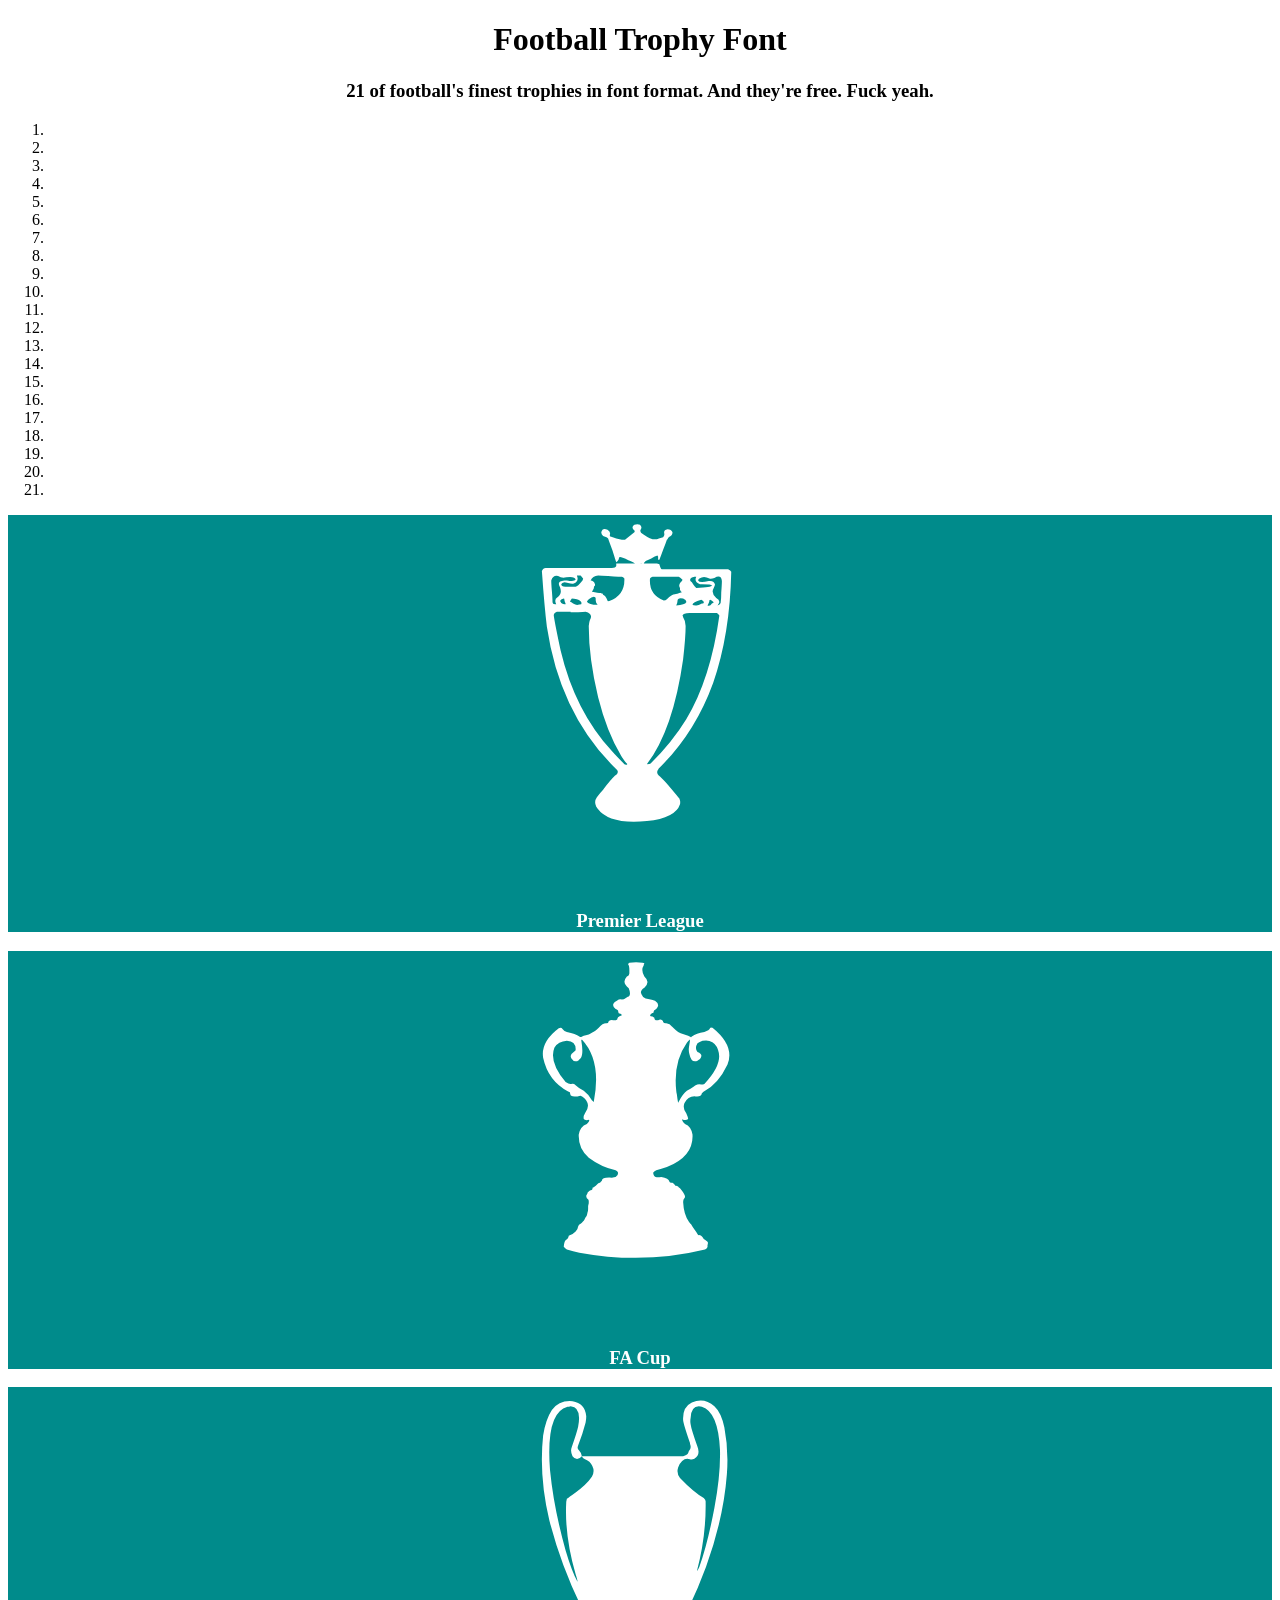
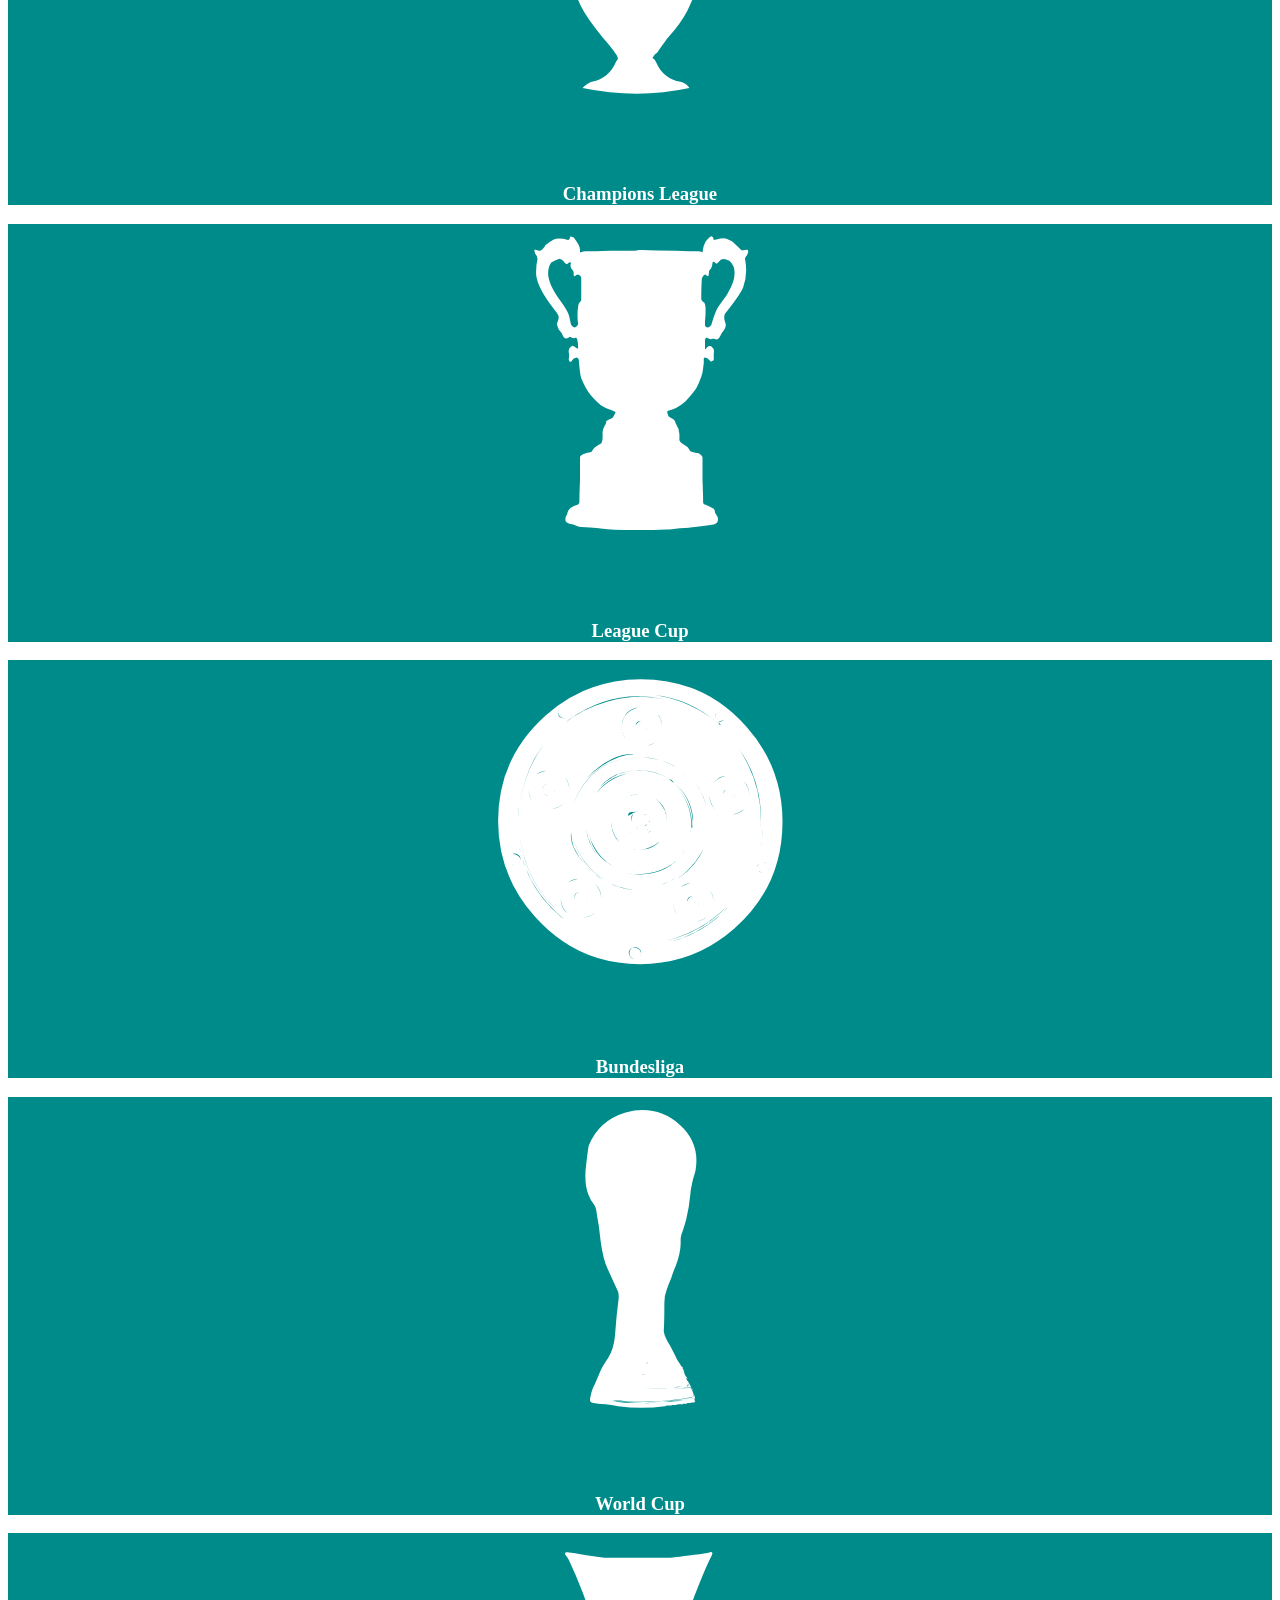
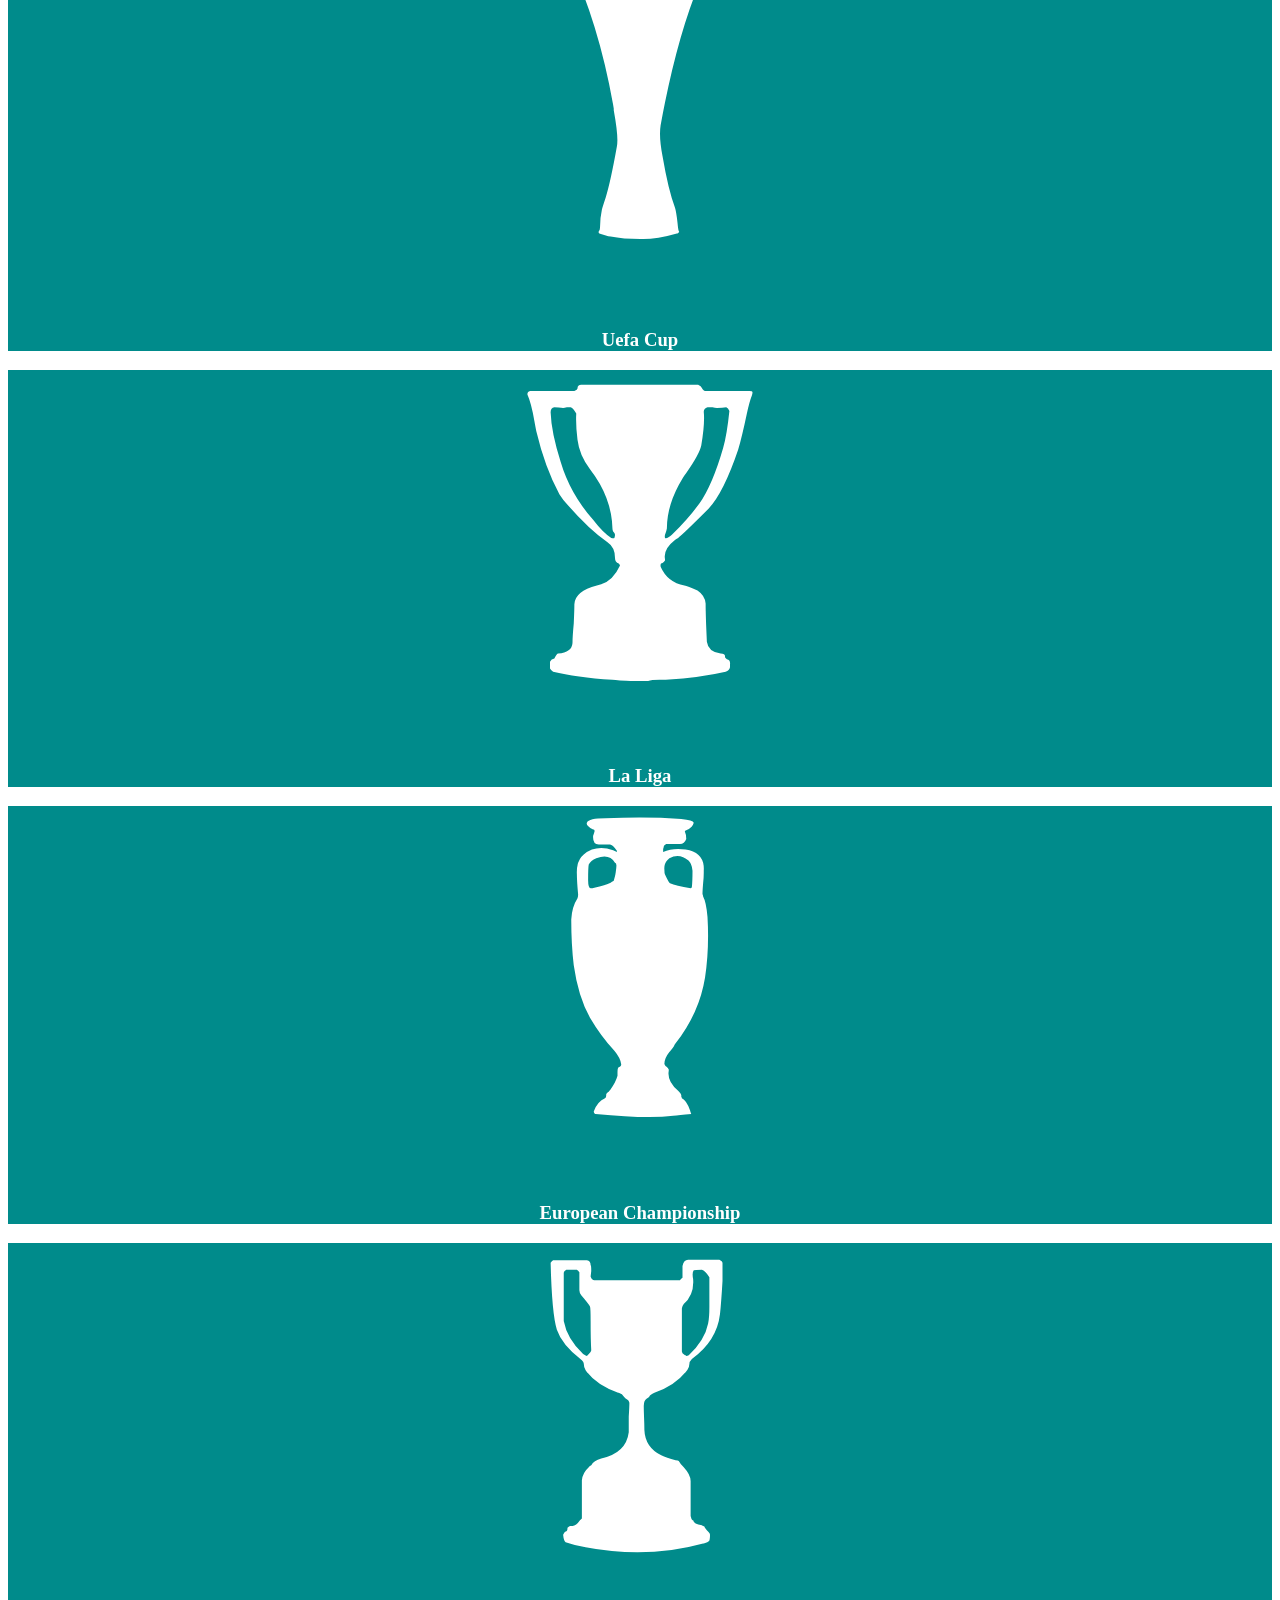
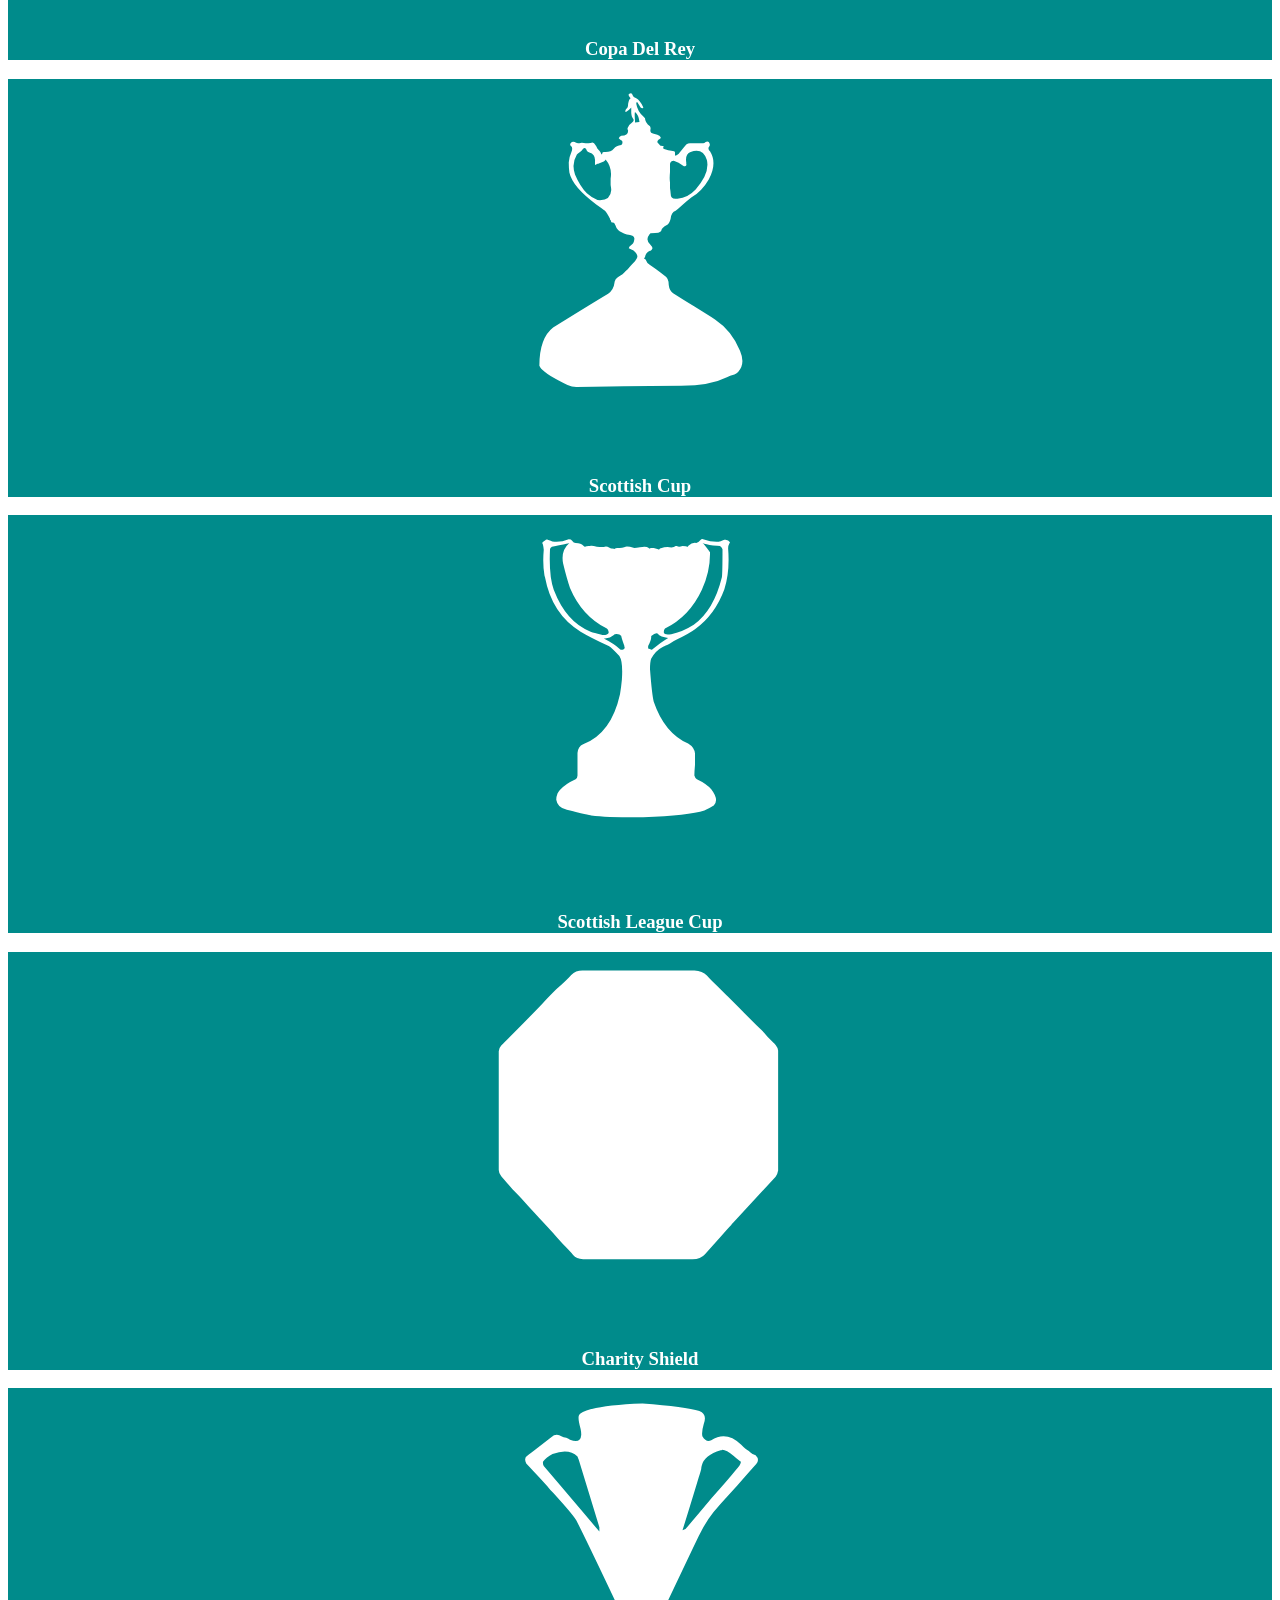
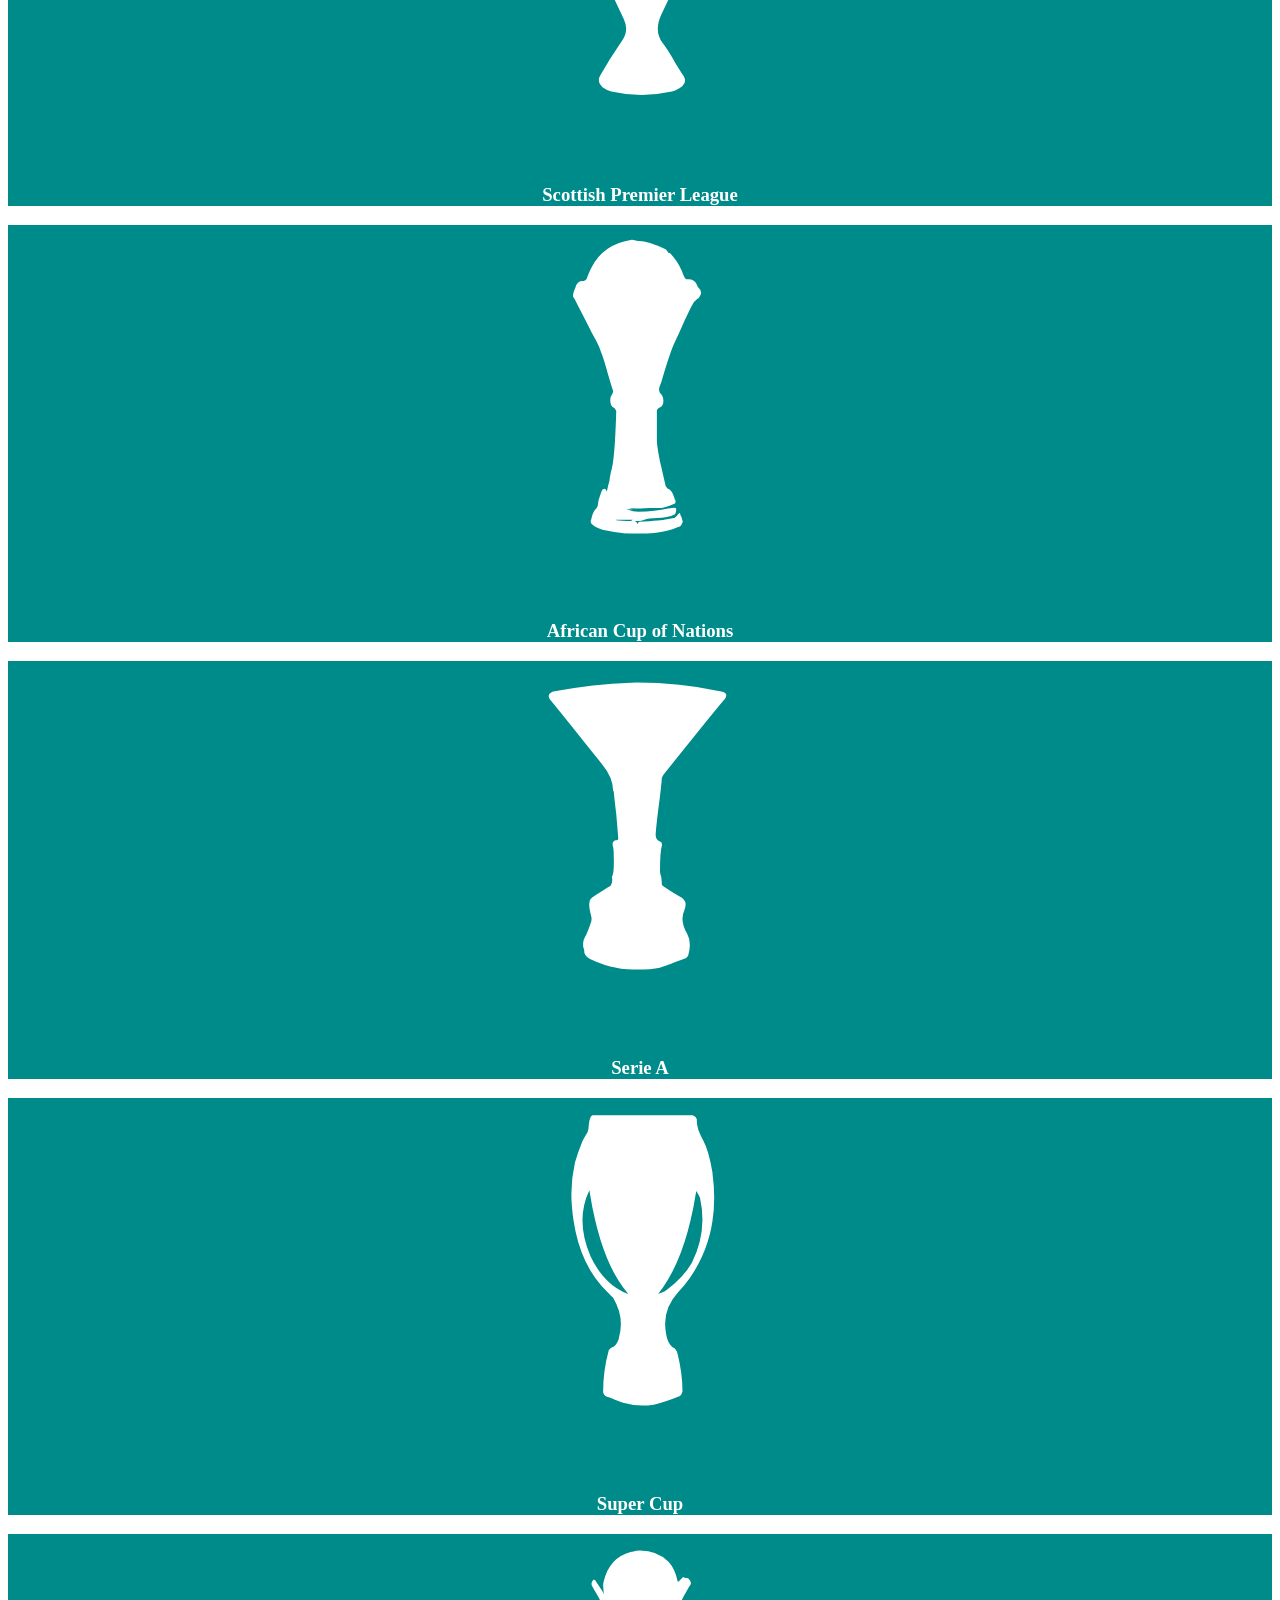
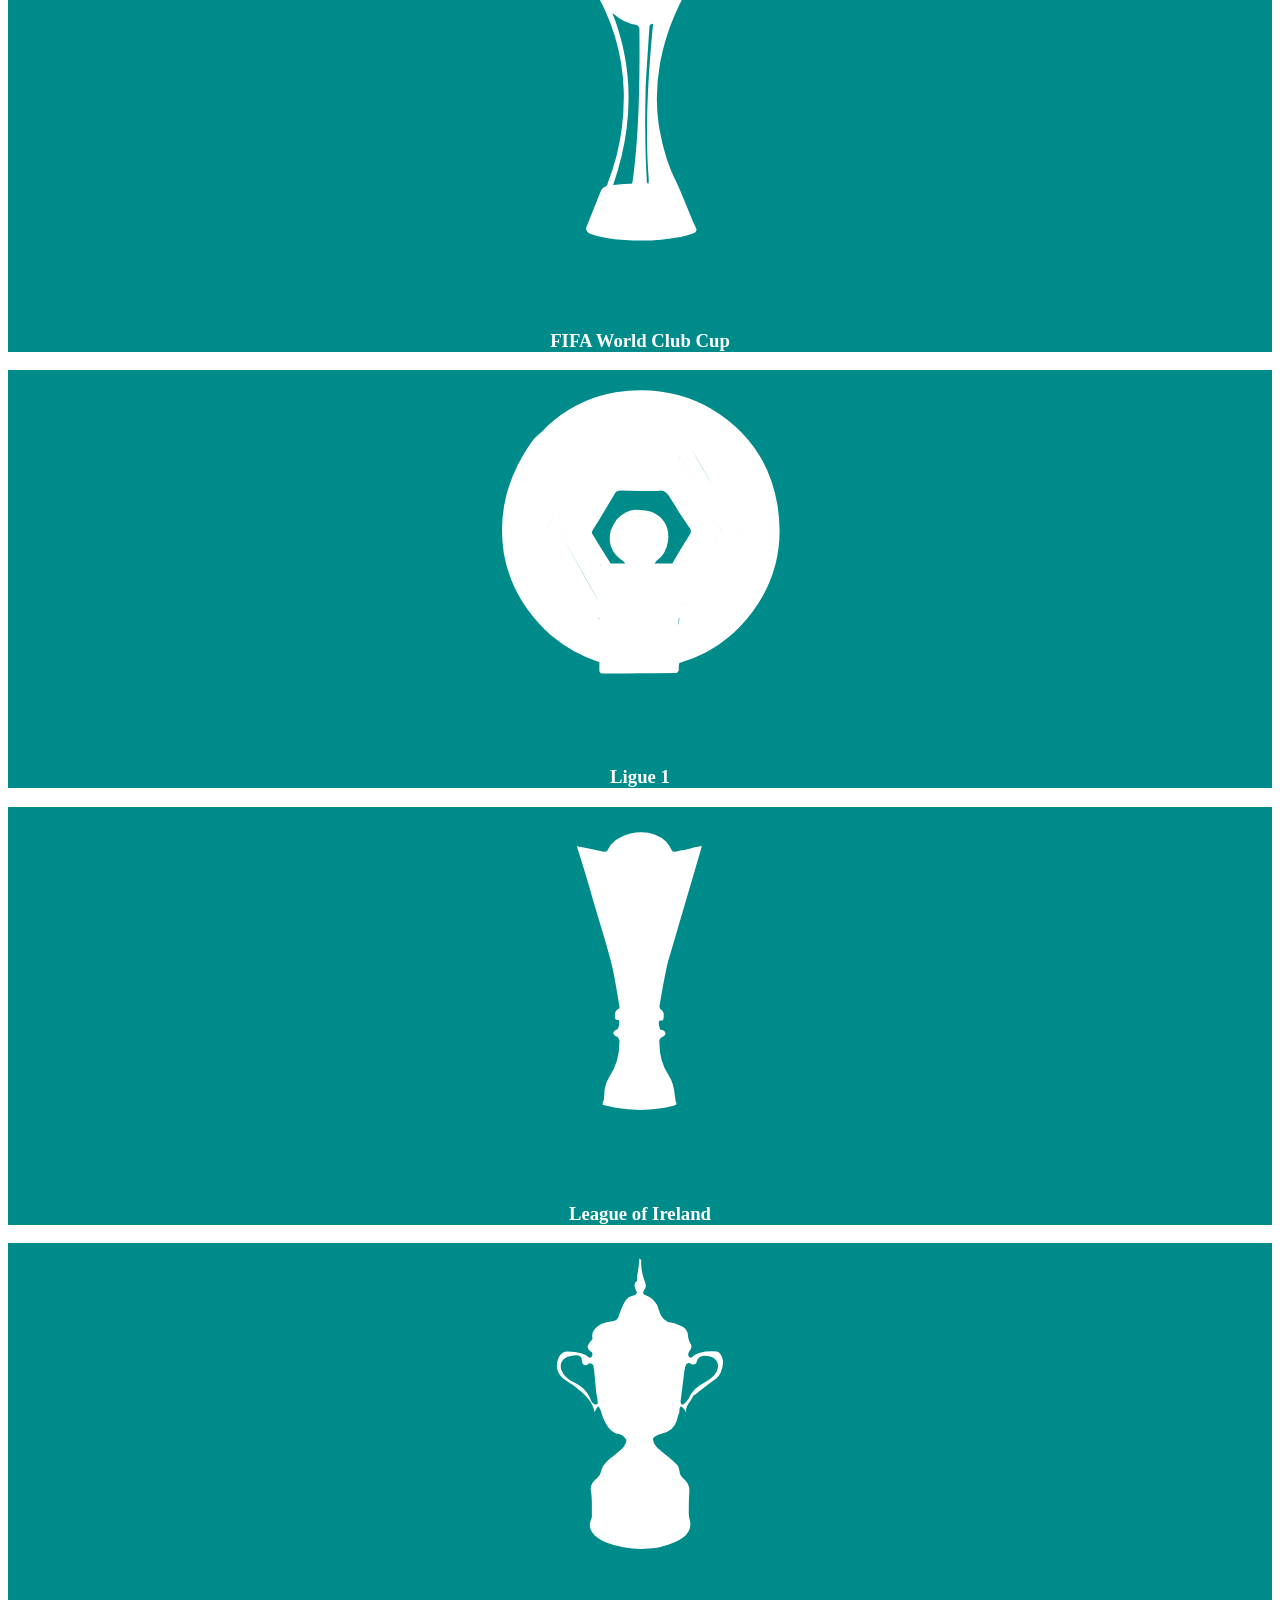
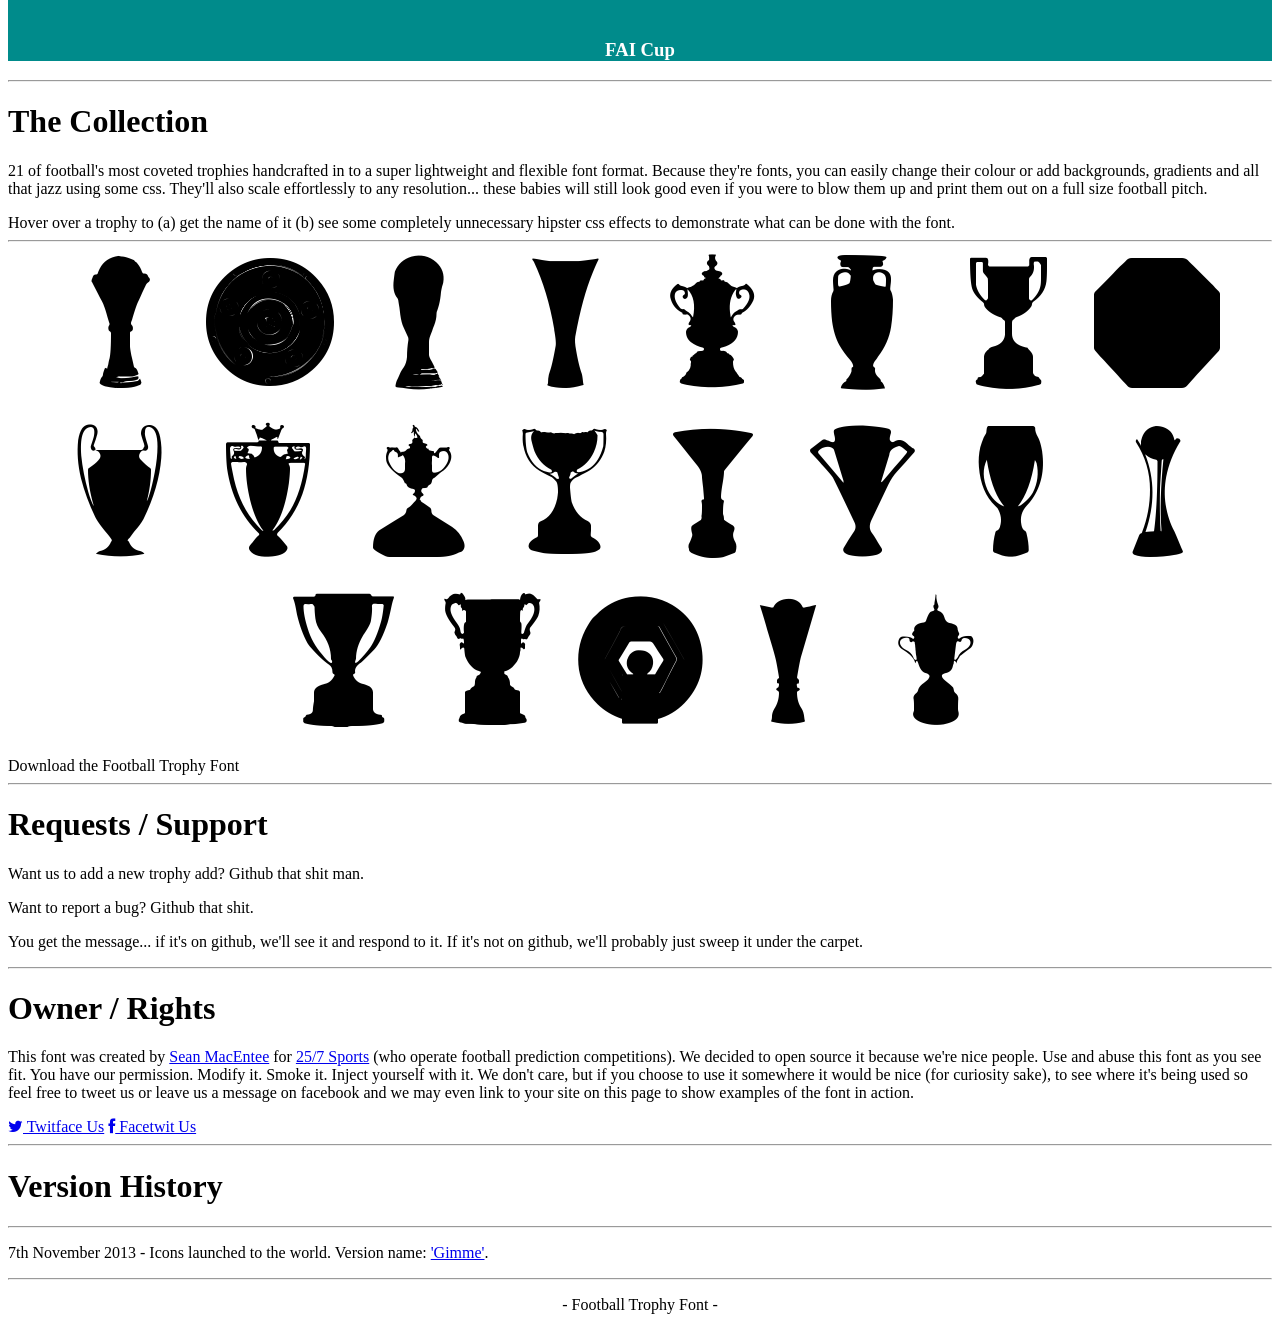
==== index.html @ 058e137b "first pages commit" ====
<!DOCTYPE html>
<html lang="en">
  <head>
    <meta charset="utf-8">
    <meta http-equiv="X-UA-Compatible" content="IE=edge,chrome=1">
    <meta name="viewport" content="width=device-width,initial-scale=1">
    <title>Font Reference - Football Trophies </title>
	<link rel="stylesheet" href="../bootstrap/css/bootstrap.min.css">
    <link rel="stylesheet" href="football-trophies.css">
	<link rel="stylesheet" href="font-awesome.css">
  </head>
  <body>
	<div>
		<h1 class="center">Football Trophy Font</h1>
		<h3 class="center">21 of football's finest trophies in font format. And they're free. Fuck yeah. </h3>
	</div>
    <div>
		<div id="carousel-example-generic" class="carousel slide" data-ride="carousel">
		  <!-- Indicators -->
		  <ol class="carousel-indicators">
			<li data-target="#carousel-example-generic" data-slide-to="0" class="active"></li>
			<li data-target="#carousel-example-generic" data-slide-to="1"></li>
			<li data-target="#carousel-example-generic" data-slide-to="2"></li>
			<li data-target="#carousel-example-generic" data-slide-to="3"></li>
			<li data-target="#carousel-example-generic" data-slide-to="4"></li>
			<li data-target="#carousel-example-generic" data-slide-to="5"></li>
			<li data-target="#carousel-example-generic" data-slide-to="6"></li>
			<li data-target="#carousel-example-generic" data-slide-to="7"></li>
			<li data-target="#carousel-example-generic" data-slide-to="8"></li>
			<li data-target="#carousel-example-generic" data-slide-to="9"></li>
			<li data-target="#carousel-example-generic" data-slide-to="10"></li>
			<li data-target="#carousel-example-generic" data-slide-to="11"></li>
			<li data-target="#carousel-example-generic" data-slide-to="12"></li>
			<li data-target="#carousel-example-generic" data-slide-to="13"></li>
			<li data-target="#carousel-example-generic" data-slide-to="14"></li>
			<li data-target="#carousel-example-generic" data-slide-to="15"></li>
			<li data-target="#carousel-example-generic" data-slide-to="16"></li>
			<li data-target="#carousel-example-generic" data-slide-to="17"></li>
			<li data-target="#carousel-example-generic" data-slide-to="18"></li>
			<li data-target="#carousel-example-generic" data-slide-to="19"></li>
			<li data-target="#carousel-example-generic" data-slide-to="20"></li>
		  </ol>

		  <!-- Wrapper for slides -->
		  <div class="carousel-inner">
			<div class="item active">
			  <div class="icon icon-premier-league x20"></div>
			  <div class="carousel-caption">
				<h3>Premier League</h3>
			  </div>
			</div>
			<div class="item">
			  <div class="icon icon-fa-cup x20"></div>
			  <div class="carousel-caption">
				<h3>FA Cup</h3>
			  </div>
			</div>
			<div class="item">
			  <div class="icon icon-champions-league x20"></div>
			  <div class="carousel-caption">
				<h3>Champions League</h3>
			  </div>
			</div>
			<div class="item">
			  <div class="icon icon-league-cup x20"></div>
			  <div class="carousel-caption">
				<h3>League Cup</h3>
			  </div>
			</div>
			<div class="item">
			  <div class="icon icon-bundesliga x20"></div>
			  <div class="carousel-caption">
				<h3>Bundesliga</h3>
			  </div>
			</div>
			<div class="item">
			  <div class="icon icon-world-cup x20"></div>
			  <div class="carousel-caption">
				<h3>World Cup</h3>
			  </div>
			</div>
			<div class="item">
			  <div class="icon icon-uefa-cup x20"></div>
			  <div class="carousel-caption">
				<h3>Uefa Cup</h3>
			  </div>
			</div>
			<div class="item">
			  <div class="icon icon-la-liga x20"></div>
			  <div class="carousel-caption">
				<h3>La Liga</h3>
			  </div>
			</div>
			<div class="item">
			  <div class="icon icon-european-championship x20"></div>
			  <div class="carousel-caption">
				<h3>European Championship</h3>
			  </div>
			</div>
			<div class="item">
			  <div class="icon icon-copa-del-rey x20"></div>
			  <div class="carousel-caption">
				<h3>Copa Del Rey</h3>
			  </div>
			</div>
			<div class="item">
			  <div class="icon icon-scottish-cup x20"></div>
			  <div class="carousel-caption">
				<h3>Scottish Cup</h3>
			  </div>
			</div>
			<div class="item">
			  <div class="icon icon-scottish-league-cup x20"></div>
			  <div class="carousel-caption">
				<h3>Scottish League Cup</h3>
			  </div>
			</div>
			<div class="item">
			  <div class="icon icon-charity-shield x20"></div>
			  <div class="carousel-caption">
				<h3>Charity Shield</h3>
			  </div>
			</div>
			<div class="item">
			  <div class="icon icon-spl x20"></div>
			  <div class="carousel-caption">
				<h3>Scottish Premier League</h3>
			  </div>
			</div>
			<div class="item">
			  <div class="icon icon-african-cup-of-nations x20"></div>
			  <div class="carousel-caption">
				<h3>African Cup of Nations</h3>
			  </div>
			</div>
			<div class="item">
			  <div class="icon icon-serie-a x20"></div>
			  <div class="carousel-caption">
				<h3>Serie A</h3>
			  </div>
			</div>
			<div class="item">
			  <div class="icon icon-super-cup x20"></div>
			  <div class="carousel-caption">
				<h3>Super Cup</h3>
			  </div>
			</div>
			<div class="item">
			  <div class="icon icon-fifa-world-club-cup x20"></div>
			  <div class="carousel-caption">
				<h3>FIFA World Club Cup</h3>
			  </div>
			</div>
			<div class="item">
			  <div class="icon icon-ligue-1 x20"></div>
			  <div class="carousel-caption">
				<h3>Ligue 1</h3>
			  </div>
			</div>
			<div class="item">
			  <div class="icon icon-league-of-ireland x20"></div>
			  <div class="carousel-caption">
				<h3>League of Ireland</h3>
			  </div>
			</div>
			<div class="item">
			  <div class="icon icon-fai-cup x20"></div>
			  <div class="carousel-caption">
				<h3>FAI Cup</h3>
			  </div>
			</div>
			
		  </div>

		  <!-- Controls -->
		  <a class="left carousel-control" href="#carousel-example-generic" data-slide="prev">
			<span class="glyphicon glyphicon-chevron-left"></span>
		  </a>
		  <a class="right carousel-control" href="#carousel-example-generic" data-slide="next">
			<span class="glyphicon glyphicon-chevron-right"></span>
		  </a>
		</div>
	</div>
	<div class="container">
		<hr>
	
		<h1>The Collection</h1>
		<p>21 of football's most coveted trophies handcrafted in to a super lightweight and flexible font format. Because they're fonts, you can easily change their colour or add backgrounds, gradients and all that jazz using some css. They'll also scale effortlessly to any resolution... these babies will still look good even if you were to blow them up and print them out on a full size football pitch.</p> 
		<div class="alert alert-info">Hover over a trophy to (a) get the name of it (b) see some completely unnecessary hipster css effects to demonstrate what can be done with the font.</div>
		<hr>
		<div class="row collection center">
		  <div class="icon icon-african-cup-of-nations x9" data-toggle="tooltip" title="African Cup of Nations"></div>
          <div class="icon icon-bundesliga x9" data-toggle="tooltip" title="Bundesliga"></div>
          <div class="icon icon-world-cup x9" data-toggle="tooltip" title="World Cup"></div>
          <div class="icon icon-uefa-cup x9" data-toggle="tooltip" title="UEFA Cup"></div>
          <div class="icon icon-fa-cup x9" data-toggle="tooltip" title="FA Cup"></div>
          <div class="icon icon-european-championship x9" data-toggle="tooltip" title="European Championship"></div>
          <div class="icon icon-copa-del-rey x9" data-toggle="tooltip" title="Copa Del Rey"></div>
          <div class="icon icon-charity-shield x9" data-toggle="tooltip" title="Charity Shield"></div>
          <div class="icon icon-champions-league x9" data-toggle="tooltip" title="UEFA Champions League"></div>
          <div class="icon icon-premier-league x9" data-toggle="tooltip" title="Premier League"></div>
          <div class="icon icon-scottish-cup x9" data-toggle="tooltip" title="Scottish Cup"></div>
          <div class="icon icon-scottish-league-cup x9" data-toggle="tooltip" title="Scottish League Cup"></div>
          <div class="icon icon-serie-a x9" data-toggle="tooltip" title="Serie A"></div>
          <div class="icon icon-spl x9" data-toggle="tooltip" title="Scottish Premier League"></div>
          <div class="icon icon-super-cup x9" data-toggle="tooltip" title="UEFA Super Cup"></div>
          <div class="icon icon-fifa-world-club-cup x9" data-toggle="tooltip" title="World Cup"></div>
          <div class="icon icon-la-liga x9" data-toggle="tooltip" title="La Liga"></div>
          <div class="icon icon-league-cup x9" data-toggle="tooltip" title="League Cup"></div>
          <div class="icon icon-ligue-1 x9" data-toggle="tooltip" title="Ligue 1"></div>
          <div class="icon icon-league-of-ireland x9" data-toggle="tooltip" title="League of Ireland Premier Division"></div>
          <div class="icon icon-fai-cup x9" data-toggle="tooltip" title="FAI Cup"></div>
		</div>
		<div class="row">
			<div class="btn btn-primary btn-lg btn-block">Download the Football Trophy Font</div>
		</div>
    </div>
	<hr>
	<div class="container">
		<h1>Requests / Support</h1>
		<p>Want us to add a new trophy add? Github that shit man. </p>
		<p>Want to report a bug? Github that shit.</p>
		<p>You get the message... if it's on github, we'll see it and respond to it. If it's not on github, we'll probably just sweep it under the carpet.</p>
	</div>
	<hr>
	<div class="container">
		<h1>Owner / Rights</h1>
		<p>This font was created by <a href="http://seanmacentee.com">Sean MacEntee</a> for <a href="http://257sports.com">25/7 Sports</a> (who operate football prediction competitions). We decided to open source it because we're nice people. Use and abuse this font as you see fit. You have our permission. Modify it. Smoke it. Inject yourself with it. We don't care, but if you choose to use it somewhere it would be nice (for curiosity sake), to see where it's being used so feel free to tweet us or leave us a message on facebook and we may even link to your site on this page to show examples of the font in action.</p>
		<a class="btn btn-info" href="http://twitter.com/257sports"><i class="fa fa-twitter"></i> Twitface Us</a>
		<a class="btn btn-primary" href="http://facebook.com/257sports"><i class="fa fa-facebook"></i> Facetwit Us</a>	
	</div>
	<hr>
	<div class="container">
		<h1>Version History</h1>
		<hr>
		<p>7th November 2013 - Icons launched to the world. Version name: <a href="http://www.youtube.com/watch?v=elueA2rofoo">'Gimme'</a>.</p>
	</div>
	<hr>
	<p class="center small">- Football Trophy Font -</p>
	
	
	
	<script src="https://code.jquery.com/jquery-1.10.2.min.js"></script>
	<script src="../bootstrap/js/bootstrap.min.js"></script>
	
	<script type="text/javascript">
		$(document).ready(function () {
			$("[data-toggle='tooltip']").tooltip();
		});
	</script>
	
  </body>
</html>
---- football-trophies.css ----
@charset "UTF-8";

body, html{font-size: 1em}

@font-face {
  font-family: "football-trophies";
  src:url("fonts/football-trophies.eot");
  src:url("fonts/football-trophies.eot?#iefix") format("embedded-opentype"),
    url("fonts/football-trophies.ttf") format("truetype"),
    url("fonts/football-trophies.svg#football-trophies") format("svg"),
    url("fonts/football-trophies.woff") format("woff");
  font-weight: normal;
  font-style: normal;
  font-size: 1em;
}

[data-icon]:before {
  font-family: "football-trophies" !important;
  content: attr(data-icon);
  font-style: normal !important;
  font-weight: normal !important;
  font-variant: normal !important;
  text-transform: none !important;
  speak: none;
  line-height: 1;
  -webkit-font-smoothing: antialiased;
  -moz-osx-font-smoothing: grayscale;
}

[class^="icon-"]:before,
[class*=" icon-"]:before {
  font-family: "football-trophies" !important;
  font-style: normal !important;
  font-weight: normal !important;
  font-variant: normal !important;
  text-transform: none !important;
  speak: none;
  line-height: 1;
  -webkit-font-smoothing: antialiased;
  -moz-osx-font-smoothing: grayscale;
}

.x3{
	font-size: 3rem !important;
}
.x6{
	font-size: 6rem !important;
}
.x9{
	font-size: 9rem !important;
}
.x12{
	font-size: 12rem !important;
}
.x15{
	font-size: 15rem !important;
}
.x20{
	font-size: 20rem !important;
}

.icon-african-cup-of-nations:before {
  content: "a";
}

.icon-bundesliga:before {
  content: "b";
}

.icon-world-cup:before {
  content: "c";
}

.icon-uefa-cup:before {
  content: "d";
}

.icon-fa-cup:before {
  content: "e";
}

.icon-european-championship:before {
  content: "f";
}

.icon-copa-del-rey:before {
  content: "g";
}

.icon-charity-shield:before {
  content: "h";
}

.icon-champions-league:before {
  content: "i";
}

.icon-premier-league:before {
  content: "j";
}

.icon-scottish-cup:before {
  content: "k";
}

.icon-scottish-league-cup:before {
  content: "l";
}

.icon-serie-a:before {
  content: "m";
}

.icon-spl:before {
  content: "n";
}

.icon-super-cup:before {
  content: "o";
}

.icon-fifa-world-club-cup:before {
  content: "p";
}

.icon-la-liga:before {
  content: "q";
}

.icon-league-cup:before {
  content: "r";
}

.icon-ligue-1:before {
  content: "s";
}

.icon-league-of-ireland:before {
  content: "t";
}

.icon-fai-cup:before {
  content: "u";
}

/* for demo only */
.icon{
display:inline-block;
}

.collection > .icon:hover{
color: white;
background: #008B8B;
border-radius: 3px;
line-height: 0;
-webkit-transition: all 0.5s ease-in-out;
-moz-transition: all 0.5s ease-in-out; 
-o-transition: all 0.5s ease-in-out; 
-ms-transition: all 0.5s ease-in-out; 
-webkit-transform: scale(1.5) rotate(360deg);
-moz-transform:    scale(1.5) rotate(360deg);
-ms-transform:     scale(1.5) rotate(360deg); 
-o-transform:      scale(1.5) rotate(360deg);
text-shadow: 3px 3px 0 #333; 
-webkit-box-shadow: 0 8px 6px -6px black;
	   -moz-box-shadow: 0 8px 6px -6px black;
	        box-shadow: 0 8px 6px -6px black;


}

.item{
	text-align:center;
	background: #008B8B;
	color: #fff;
}

.center{
	text-align:center;
}
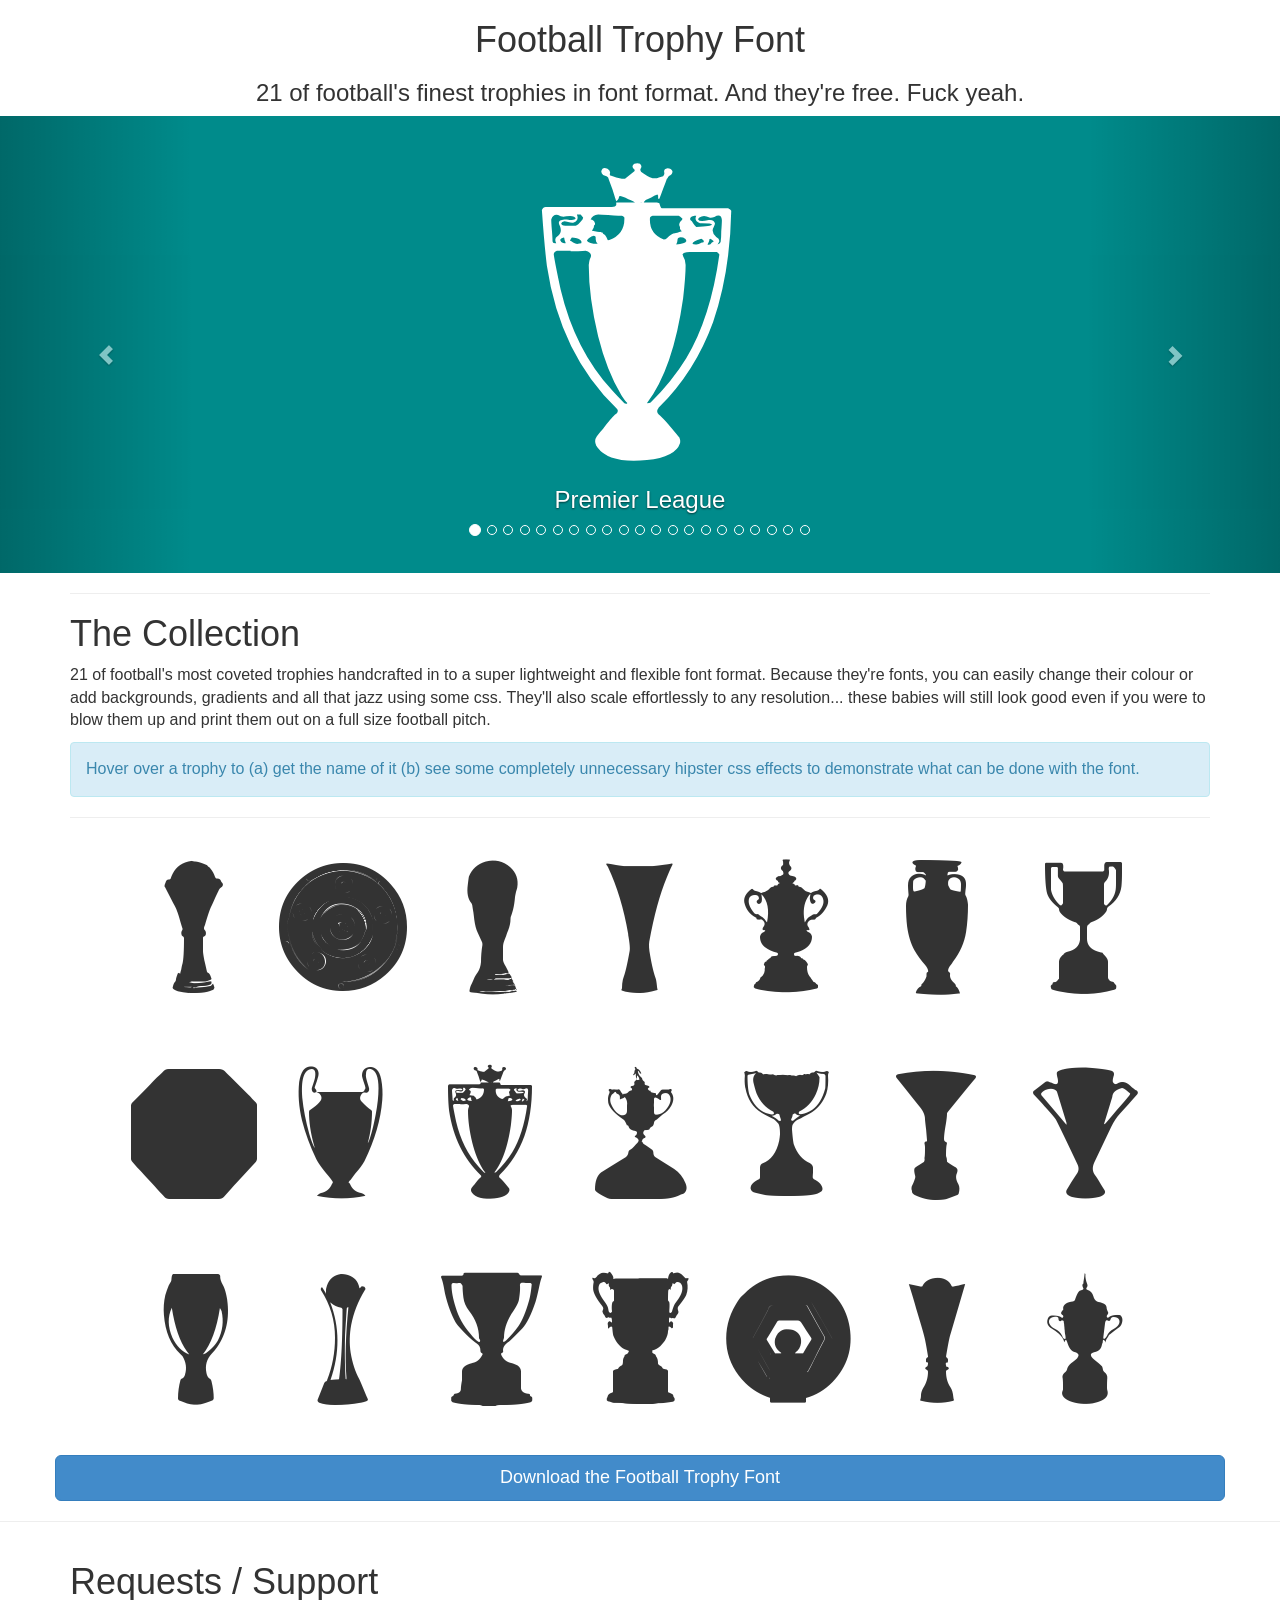
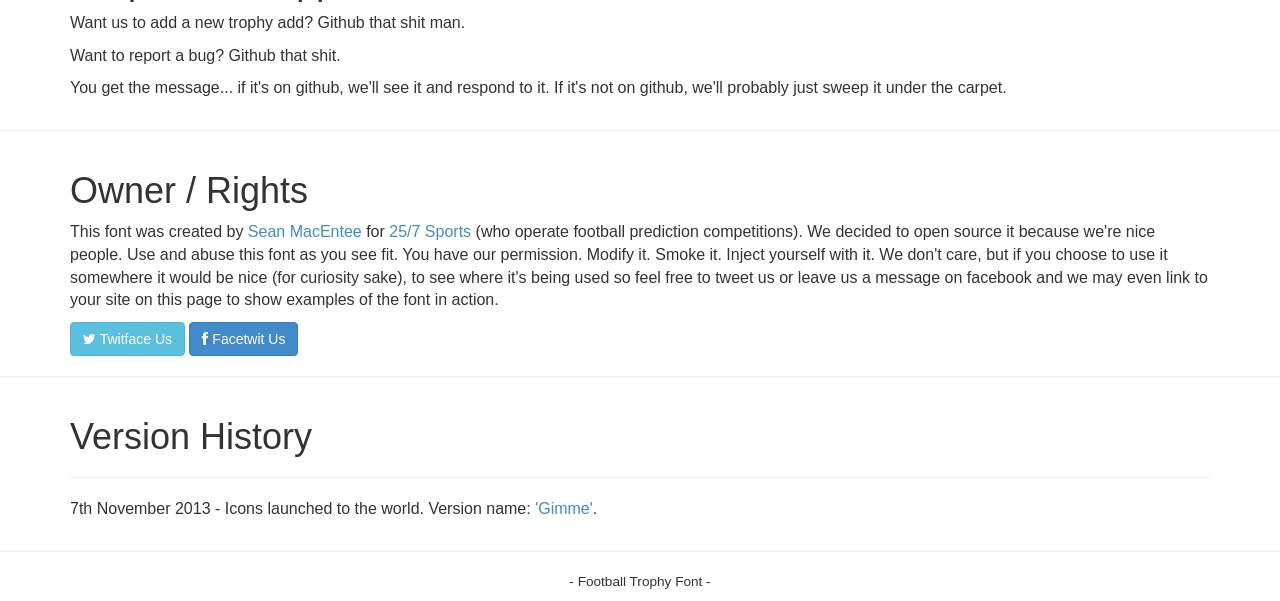
==== commit 0a611c0c: "first pages commit" ====
--- a/index.html
+++ b/index.html
@@ -5,7 +5,7 @@
     <meta http-equiv="X-UA-Compatible" content="IE=edge,chrome=1">
     <meta name="viewport" content="width=device-width,initial-scale=1">
     <title>Font Reference - Football Trophies </title>
-	<link rel="stylesheet" href="../bootstrap/css/bootstrap.min.css">
+	<link rel="stylesheet" href="bootstrap/css/bootstrap.min.css">
     <link rel="stylesheet" href="football-trophies.css">
 	<link rel="stylesheet" href="font-awesome.css">
   </head>
@@ -241,7 +241,7 @@
 	
 	
 	<script src="https://code.jquery.com/jquery-1.10.2.min.js"></script>
-	<script src="../bootstrap/js/bootstrap.min.js"></script>
+	<script src="bootstrap/js/bootstrap.min.js"></script>
 	
 	<script type="text/javascript">
 		$(document).ready(function () {
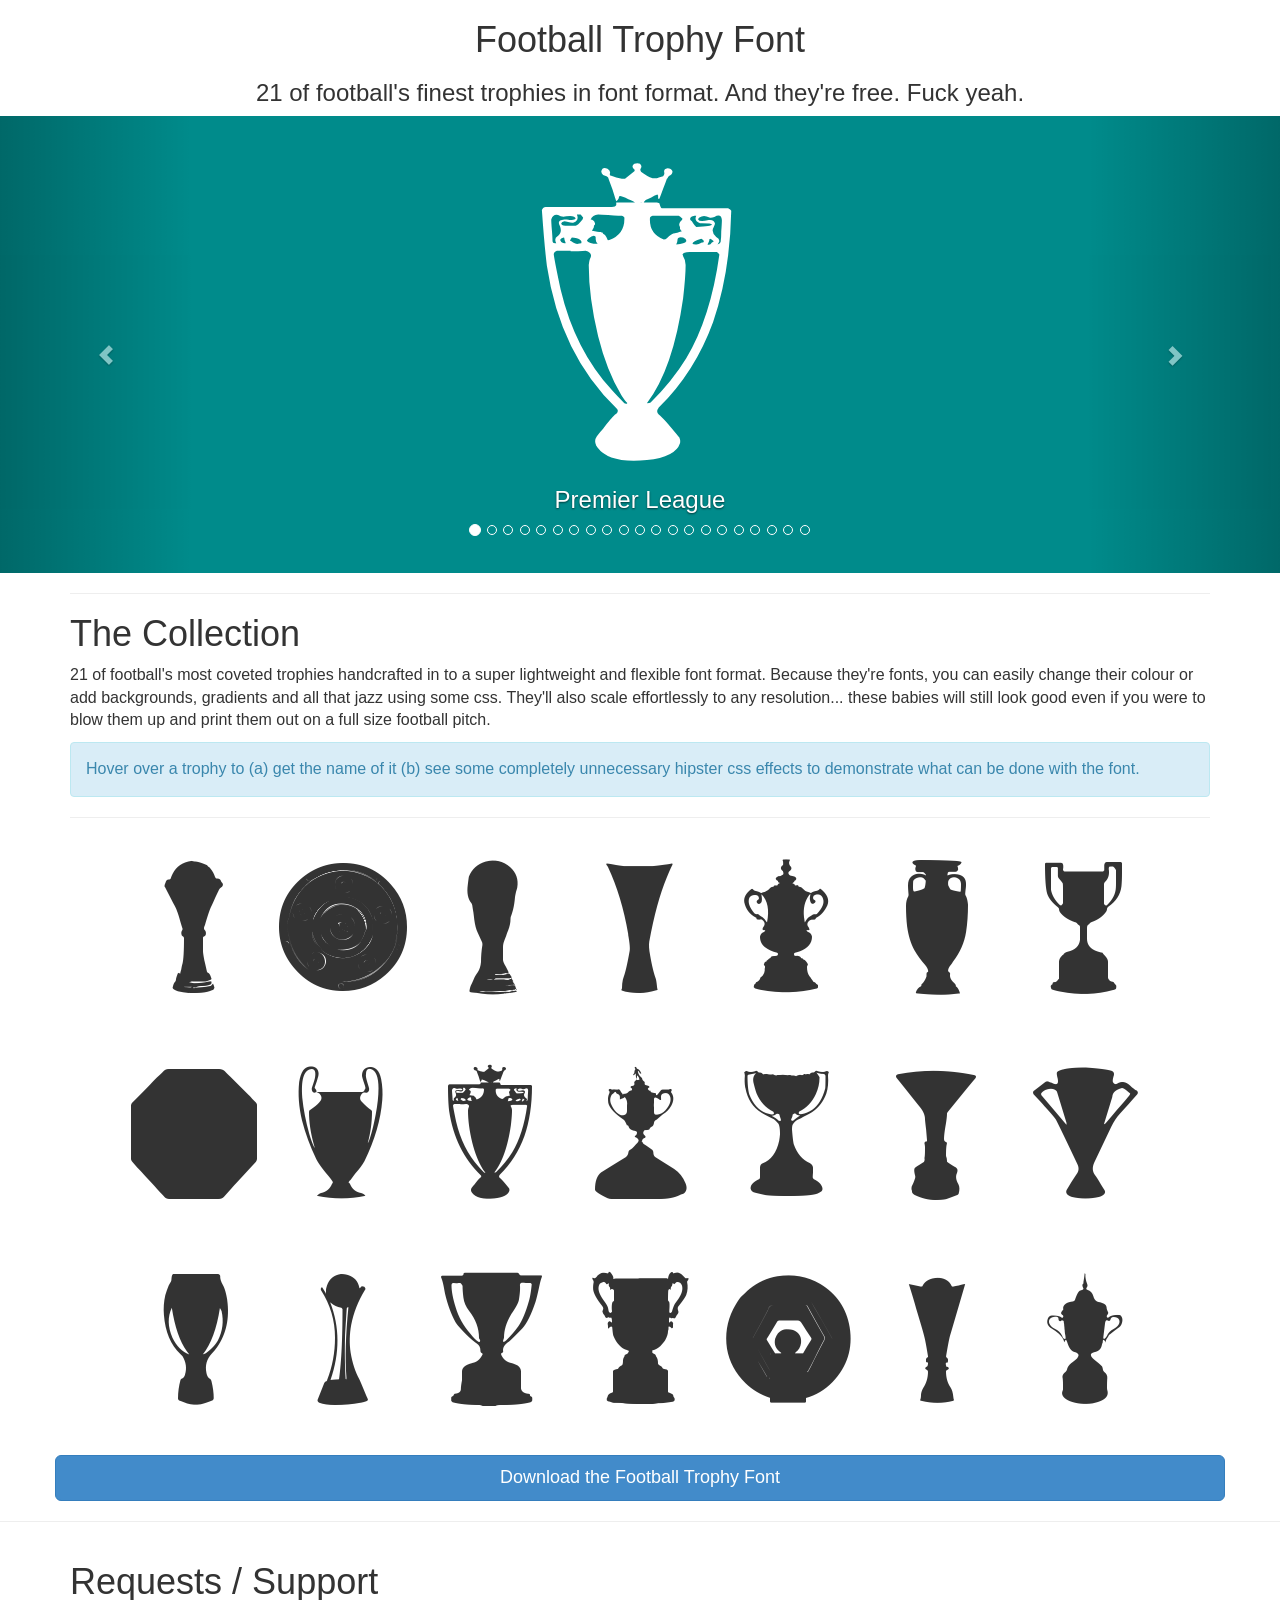
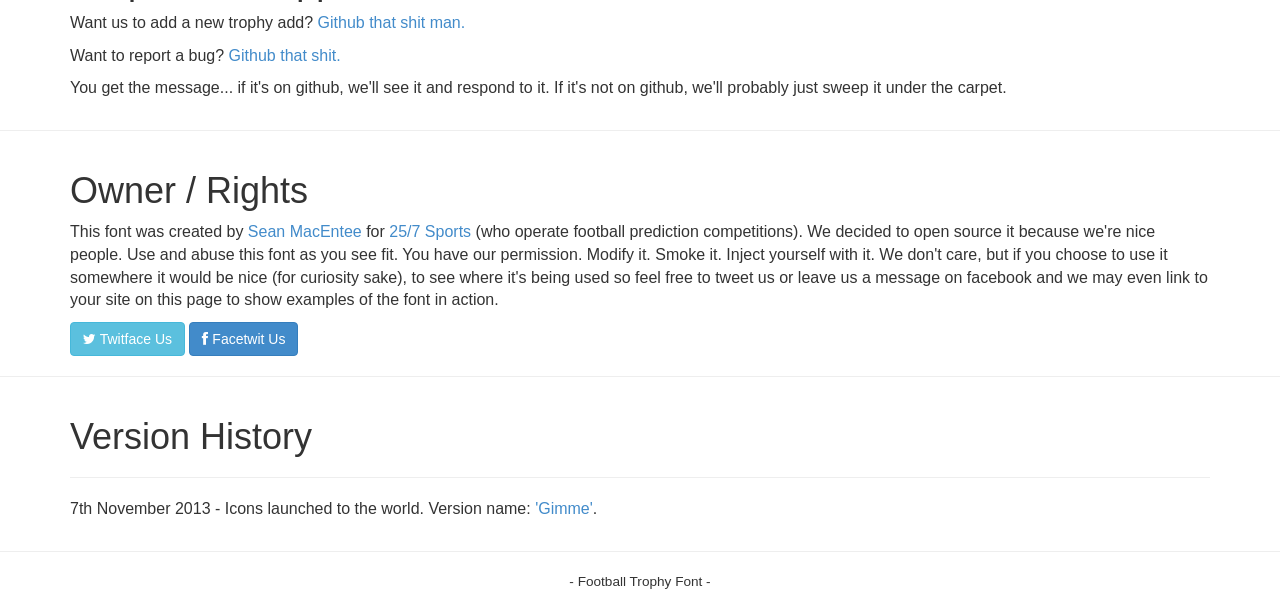
==== commit 11f7fd68: "first pages commit" ====
--- a/index.html
+++ b/index.html
@@ -18,27 +18,27 @@
 		<div id="carousel-example-generic" class="carousel slide" data-ride="carousel">
 		  <!-- Indicators -->
 		  <ol class="carousel-indicators">
-			<li data-target="#carousel-example-generic" data-slide-to="0" class="active"></li>
-			<li data-target="#carousel-example-generic" data-slide-to="1"></li>
-			<li data-target="#carousel-example-generic" data-slide-to="2"></li>
-			<li data-target="#carousel-example-generic" data-slide-to="3"></li>
-			<li data-target="#carousel-example-generic" data-slide-to="4"></li>
-			<li data-target="#carousel-example-generic" data-slide-to="5"></li>
-			<li data-target="#carousel-example-generic" data-slide-to="6"></li>
-			<li data-target="#carousel-example-generic" data-slide-to="7"></li>
-			<li data-target="#carousel-example-generic" data-slide-to="8"></li>
-			<li data-target="#carousel-example-generic" data-slide-to="9"></li>
-			<li data-target="#carousel-example-generic" data-slide-to="10"></li>
-			<li data-target="#carousel-example-generic" data-slide-to="11"></li>
-			<li data-target="#carousel-example-generic" data-slide-to="12"></li>
-			<li data-target="#carousel-example-generic" data-slide-to="13"></li>
-			<li data-target="#carousel-example-generic" data-slide-to="14"></li>
-			<li data-target="#carousel-example-generic" data-slide-to="15"></li>
-			<li data-target="#carousel-example-generic" data-slide-to="16"></li>
-			<li data-target="#carousel-example-generic" data-slide-to="17"></li>
-			<li data-target="#carousel-example-generic" data-slide-to="18"></li>
-			<li data-target="#carousel-example-generic" data-slide-to="19"></li>
-			<li data-target="#carousel-example-generic" data-slide-to="20"></li>
+			<li data-target="#carousel-example-generic1" data-slide-to="0" class="active"></li>
+			<li data-target="#carousel-example-generic2" data-slide-to="1"></li>
+			<li data-target="#carousel-example-generic3" data-slide-to="2"></li>
+			<li data-target="#carousel-example-generic4" data-slide-to="3"></li>
+			<li data-target="#carousel-example-generic5" data-slide-to="4"></li>
+			<li data-target="#carousel-example-generic6" data-slide-to="5"></li>
+			<li data-target="#carousel-example-generic7" data-slide-to="6"></li>
+			<li data-target="#carousel-example-generic8" data-slide-to="7"></li>
+			<li data-target="#carousel-example-generic9" data-slide-to="8"></li>
+			<li data-target="#carousel-example-generic10" data-slide-to="9"></li>
+			<li data-target="#carousel-example-generic11" data-slide-to="10"></li>
+			<li data-target="#carousel-example-generic12" data-slide-to="11"></li>
+			<li data-target="#carousel-example-generic13" data-slide-to="12"></li>
+			<li data-target="#carousel-example-generic14" data-slide-to="13"></li>
+			<li data-target="#carousel-example-generic15" data-slide-to="14"></li>
+			<li data-target="#carousel-example-generic16" data-slide-to="15"></li>
+			<li data-target="#carousel-example-generic17" data-slide-to="16"></li>
+			<li data-target="#carousel-example-generic18" data-slide-to="17"></li>
+			<li data-target="#carousel-example-generic19" data-slide-to="18"></li>
+			<li data-target="#carousel-example-generic20" data-slide-to="19"></li>
+			<li data-target="#carousel-example-generic21" data-slide-to="20"></li>
 		  </ol>
 
 		  <!-- Wrapper for slides -->
@@ -212,14 +212,14 @@
           <div class="icon icon-fai-cup x9" data-toggle="tooltip" title="FAI Cup"></div>
 		</div>
 		<div class="row">
-			<div class="btn btn-primary btn-lg btn-block">Download the Football Trophy Font</div>
+			<a class="btn btn-primary btn-lg btn-block" href="https://github.com/seanmacentee/Football-Trophy-Font">Download the Football Trophy Font</a>
 		</div>
     </div>
 	<hr>
 	<div class="container">
 		<h1>Requests / Support</h1>
-		<p>Want us to add a new trophy add? Github that shit man. </p>
-		<p>Want to report a bug? Github that shit.</p>
+		<p>Want us to add a new trophy add? <a href="https://github.com/seanmacentee/Football-Trophy-Font">Github that shit man.</a></p>
+		<p>Want to report a bug? <a href="https://github.com/seanmacentee/Football-Trophy-Font">Github that shit.</a></p>
 		<p>You get the message... if it's on github, we'll see it and respond to it. If it's not on github, we'll probably just sweep it under the carpet.</p>
 	</div>
 	<hr>
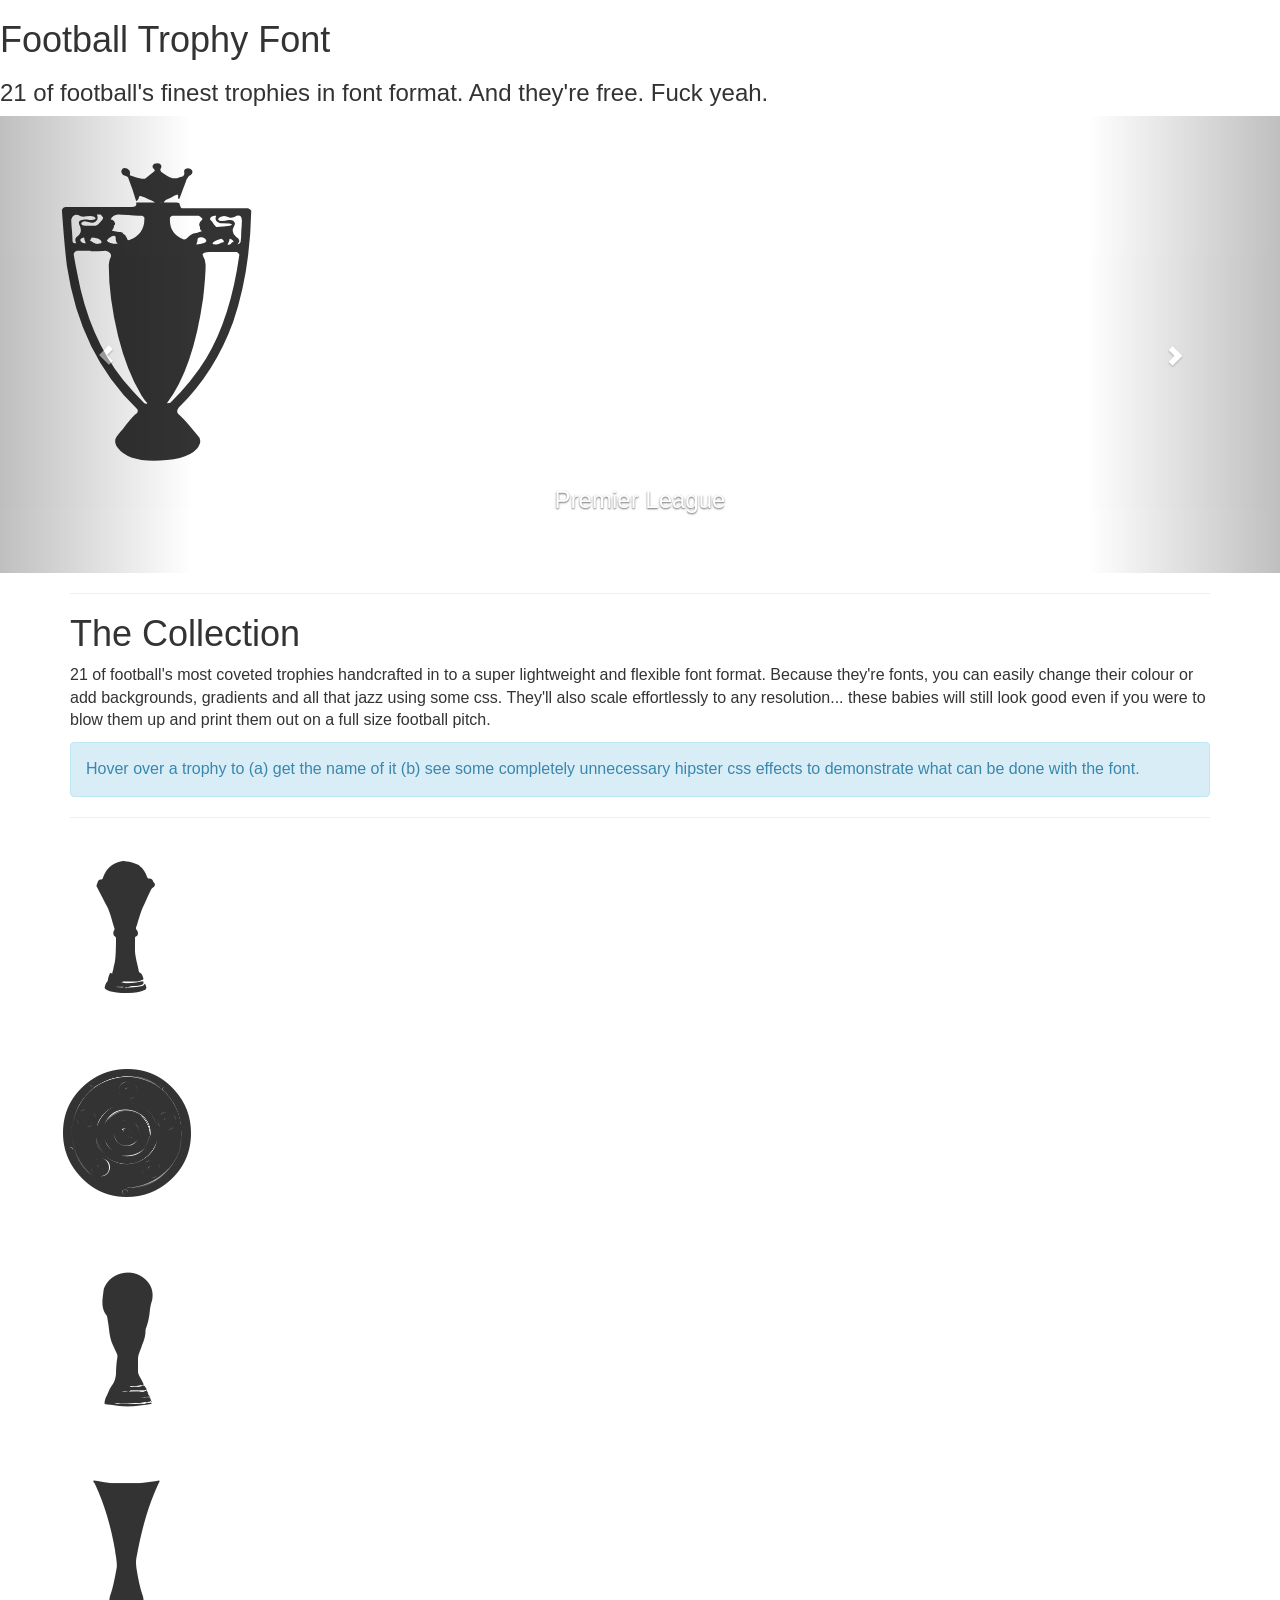
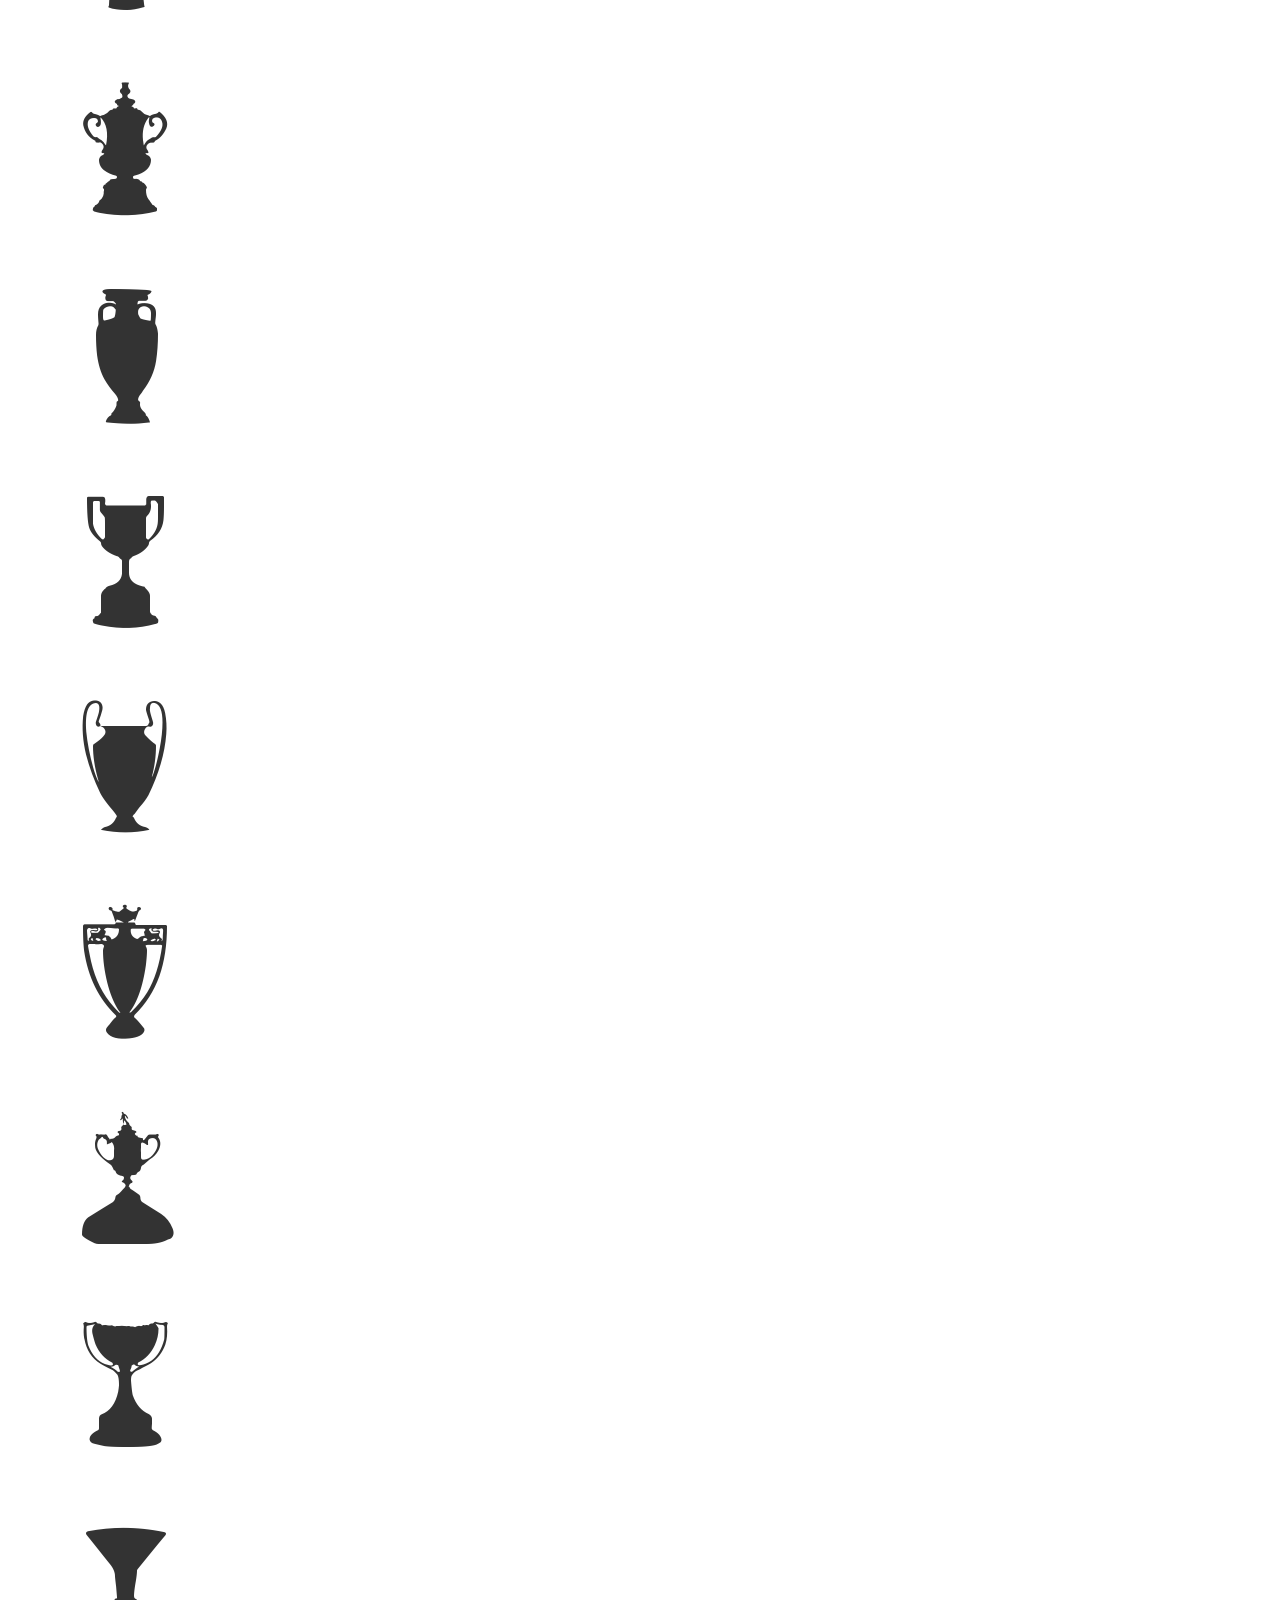
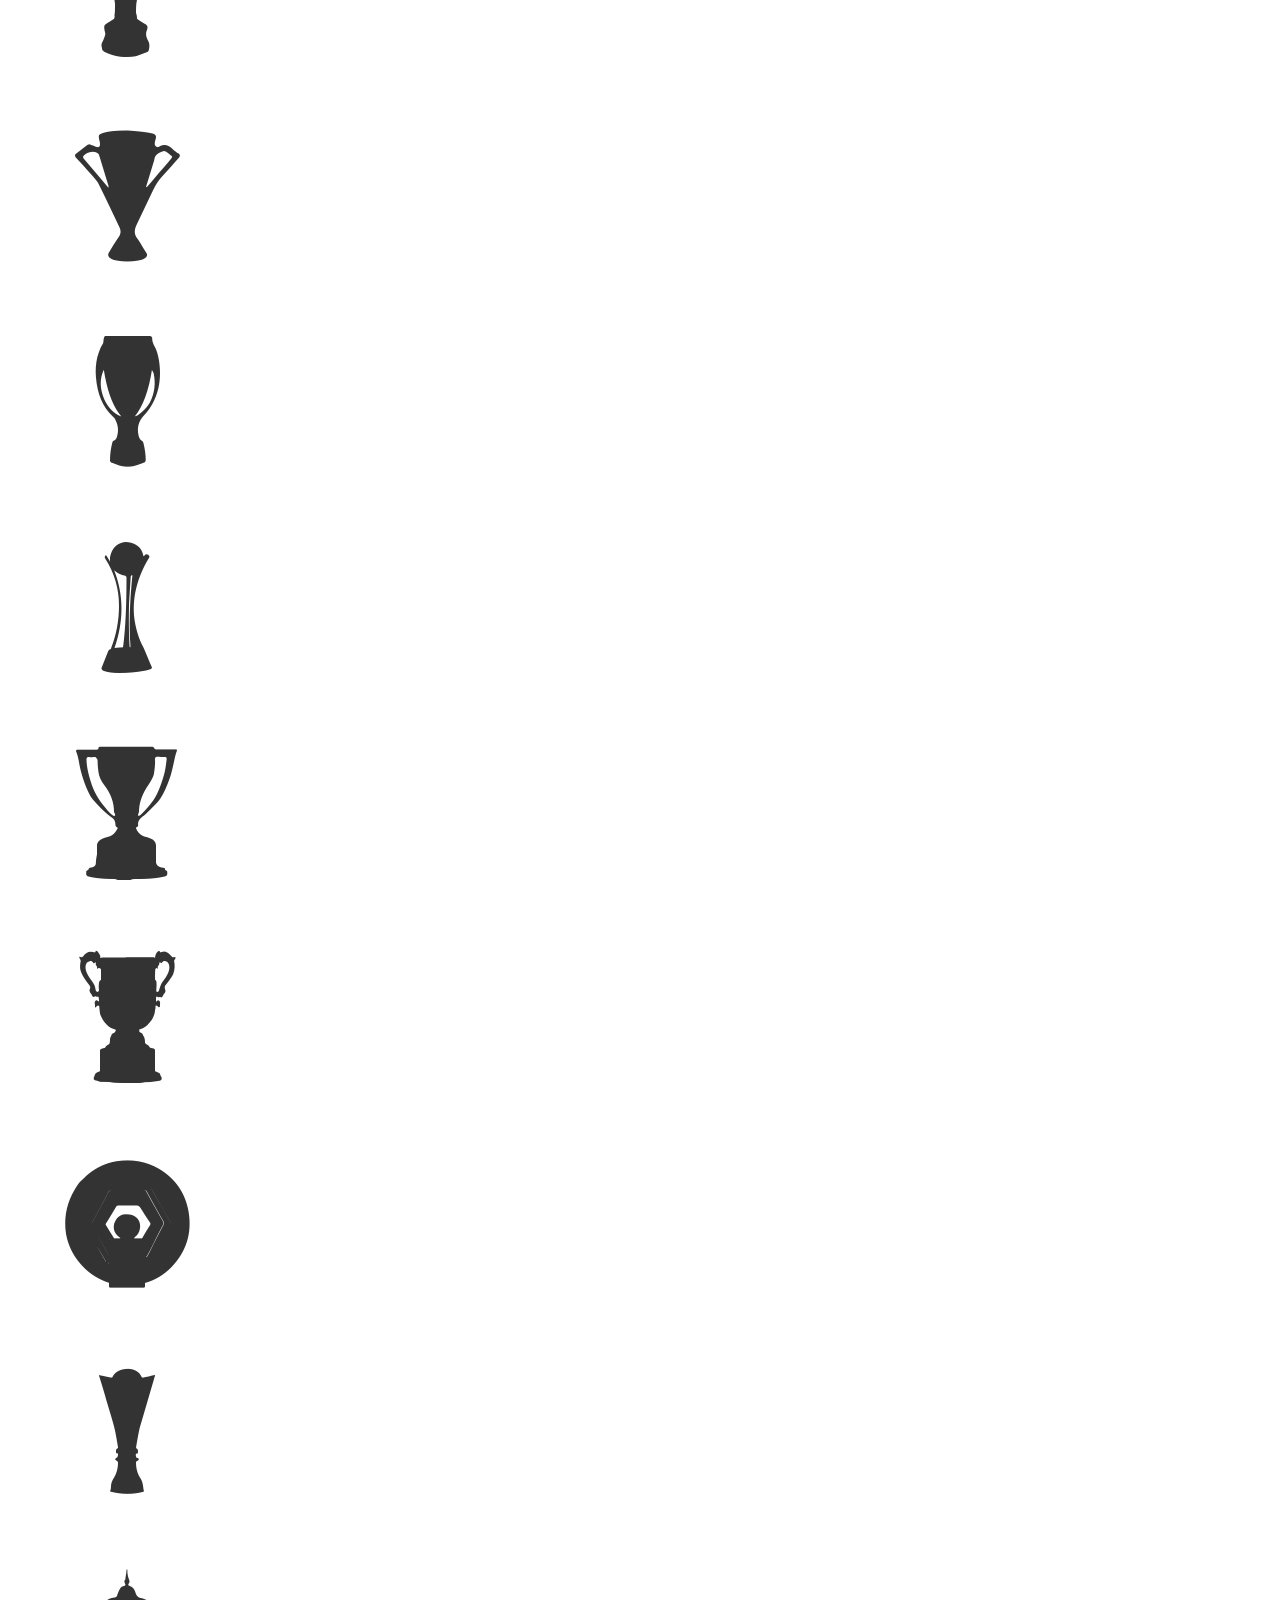
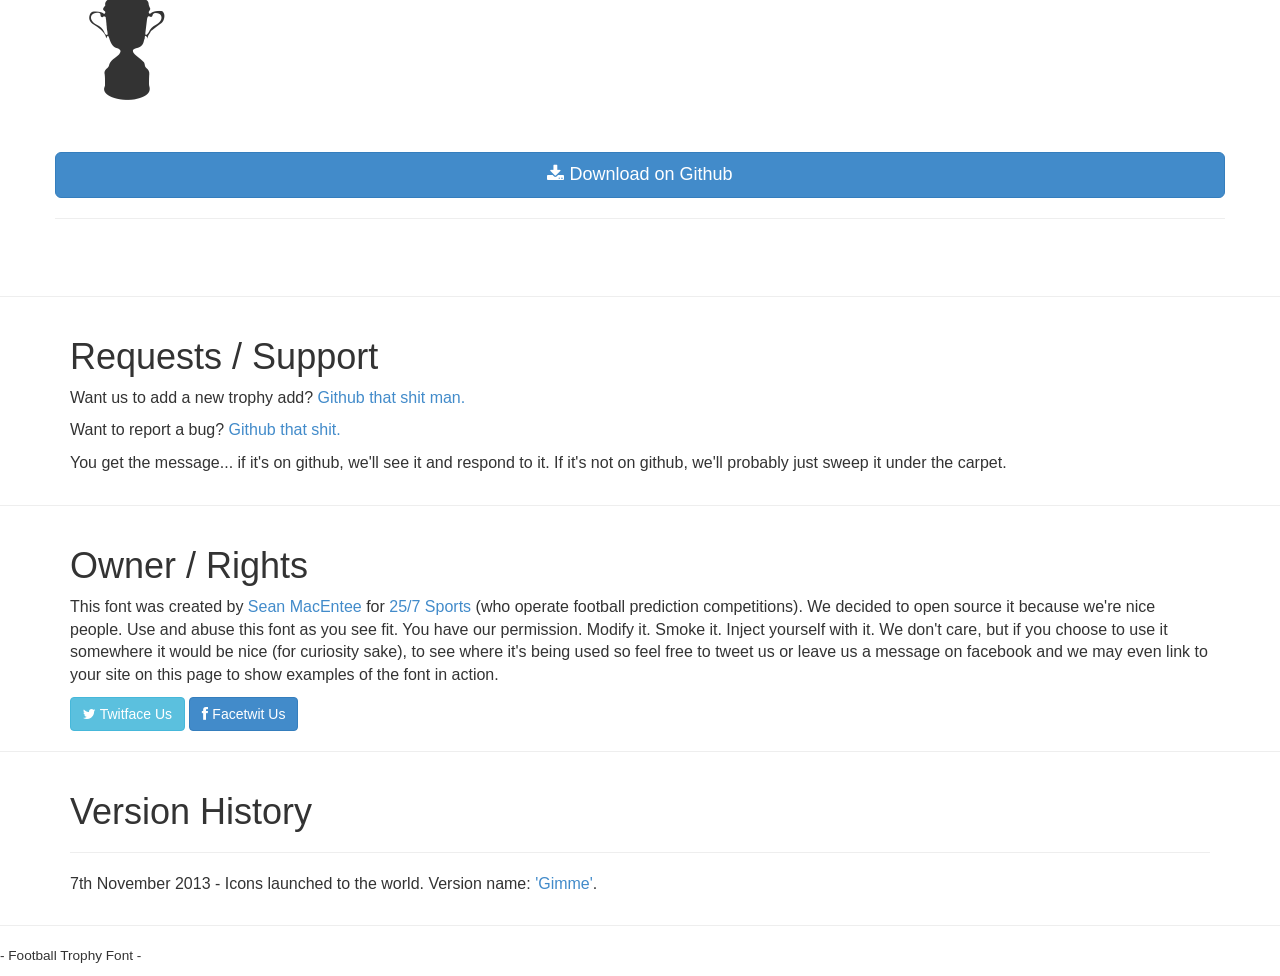
==== commit 8e405fc6: "tweaks to demo site" ====
--- a/index.html
+++ b/index.html
@@ -18,27 +18,27 @@
 		<div id="carousel-example-generic" class="carousel slide" data-ride="carousel">
 		  <!-- Indicators -->
 		  <ol class="carousel-indicators">
-			<li data-target="#carousel-example-generic1" data-slide-to="0" class="active"></li>
-			<li data-target="#carousel-example-generic2" data-slide-to="1"></li>
-			<li data-target="#carousel-example-generic3" data-slide-to="2"></li>
-			<li data-target="#carousel-example-generic4" data-slide-to="3"></li>
-			<li data-target="#carousel-example-generic5" data-slide-to="4"></li>
-			<li data-target="#carousel-example-generic6" data-slide-to="5"></li>
-			<li data-target="#carousel-example-generic7" data-slide-to="6"></li>
-			<li data-target="#carousel-example-generic8" data-slide-to="7"></li>
-			<li data-target="#carousel-example-generic9" data-slide-to="8"></li>
-			<li data-target="#carousel-example-generic10" data-slide-to="9"></li>
-			<li data-target="#carousel-example-generic11" data-slide-to="10"></li>
-			<li data-target="#carousel-example-generic12" data-slide-to="11"></li>
-			<li data-target="#carousel-example-generic13" data-slide-to="12"></li>
-			<li data-target="#carousel-example-generic14" data-slide-to="13"></li>
-			<li data-target="#carousel-example-generic15" data-slide-to="14"></li>
-			<li data-target="#carousel-example-generic16" data-slide-to="15"></li>
-			<li data-target="#carousel-example-generic17" data-slide-to="16"></li>
-			<li data-target="#carousel-example-generic18" data-slide-to="17"></li>
-			<li data-target="#carousel-example-generic19" data-slide-to="18"></li>
-			<li data-target="#carousel-example-generic20" data-slide-to="19"></li>
-			<li data-target="#carousel-example-generic21" data-slide-to="20"></li>
+			<li data-target="#carousel-example-generic" data-slide-to="0" class="active"></li>
+			<li data-target="#carousel-example-generic" data-slide-to="1"></li>
+			<li data-target="#carousel-example-generic" data-slide-to="2"></li>
+			<li data-target="#carousel-example-generic" data-slide-to="3"></li>
+			<li data-target="#carousel-example-generic" data-slide-to="4"></li>
+			<li data-target="#carousel-example-generic" data-slide-to="5"></li>
+			<li data-target="#carousel-example-generic" data-slide-to="6"></li>
+			<li data-target="#carousel-example-generic" data-slide-to="7"></li>
+			<li data-target="#carousel-example-generic" data-slide-to="8"></li>
+			<li data-target="#carousel-example-generic" data-slide-to="9"></li>
+			<li data-target="#carousel-example-generic" data-slide-to="10"></li>
+			<li data-target="#carousel-example-generic" data-slide-to="11"></li>
+			<li data-target="#carousel-example-generic" data-slide-to="12"></li>
+			<li data-target="#carousel-example-generic" data-slide-to="13"></li>
+			<li data-target="#carousel-example-generic" data-slide-to="14"></li>
+			<li data-target="#carousel-example-generic" data-slide-to="15"></li>
+			<li data-target="#carousel-example-generic" data-slide-to="16"></li>
+			<li data-target="#carousel-example-generic" data-slide-to="17"></li>
+			<li data-target="#carousel-example-generic" data-slide-to="18"></li>
+			<li data-target="#carousel-example-generic" data-slide-to="19"></li>
+			<li data-target="#carousel-example-generic" data-slide-to="20"></li>
 		  </ol>
 
 		  <!-- Wrapper for slides -->
@@ -212,7 +212,14 @@
           <div class="icon icon-fai-cup x9" data-toggle="tooltip" title="FAI Cup"></div>
 		</div>
 		<div class="row">
-			<a class="btn btn-primary btn-lg btn-block" href="https://github.com/seanmacentee/Football-Trophy-Font">Download the Football Trophy Font</a>
+			<a class="btn btn-primary btn-lg btn-block" href="https://github.com/seanmacentee/Football-Trophy-Font"><i class="fa fa-download"></i> Download on Github</a>
+			<hr>
+				<p class="center">
+						<iframe src="http://ghbtns.com/github-btn.html?user=seanmacentee&repo=Football-Trophy-Font&type=watch"
+				  allowtransparency="true" frameborder="0" scrolling="0" width="62" height="20"></iframe>
+				  <iframe src="http://ghbtns.com/github-btn.html?user=seanmacentee&repo=Football-Trophy-Font&type=fork"
+				  allowtransparency="true" frameborder="0" scrolling="0" width="62" height="20"></iframe>
+		  </p>
 		</div>
     </div>
 	<hr>
--- a/football-trophies.css
+++ b/football-trophies.css
@@ -87,7 +87,7 @@
   content: "g";
 }
 
-.icon-charity-shield:before {
+.icon-charity-sheild:before {
   content: "h";
 }
 
@@ -143,39 +143,3 @@
   content: "u";
 }
 
-/* for demo only */
-.icon{
-display:inline-block;
-}
-
-.collection > .icon:hover{
-color: white;
-background: #008B8B;
-border-radius: 3px;
-line-height: 0;
--webkit-transition: all 0.5s ease-in-out;
--moz-transition: all 0.5s ease-in-out; 
--o-transition: all 0.5s ease-in-out; 
--ms-transition: all 0.5s ease-in-out; 
--webkit-transform: scale(1.5) rotate(360deg);
--moz-transform:    scale(1.5) rotate(360deg);
--ms-transform:     scale(1.5) rotate(360deg); 
--o-transform:      scale(1.5) rotate(360deg);
-text-shadow: 3px 3px 0 #333; 
--webkit-box-shadow: 0 8px 6px -6px black;
-	   -moz-box-shadow: 0 8px 6px -6px black;
-	        box-shadow: 0 8px 6px -6px black;
-
-
-}
-
-.item{
-	text-align:center;
-	background: #008B8B;
-	color: #fff;
-}
-
-.center{
-	text-align:center;
-}
-
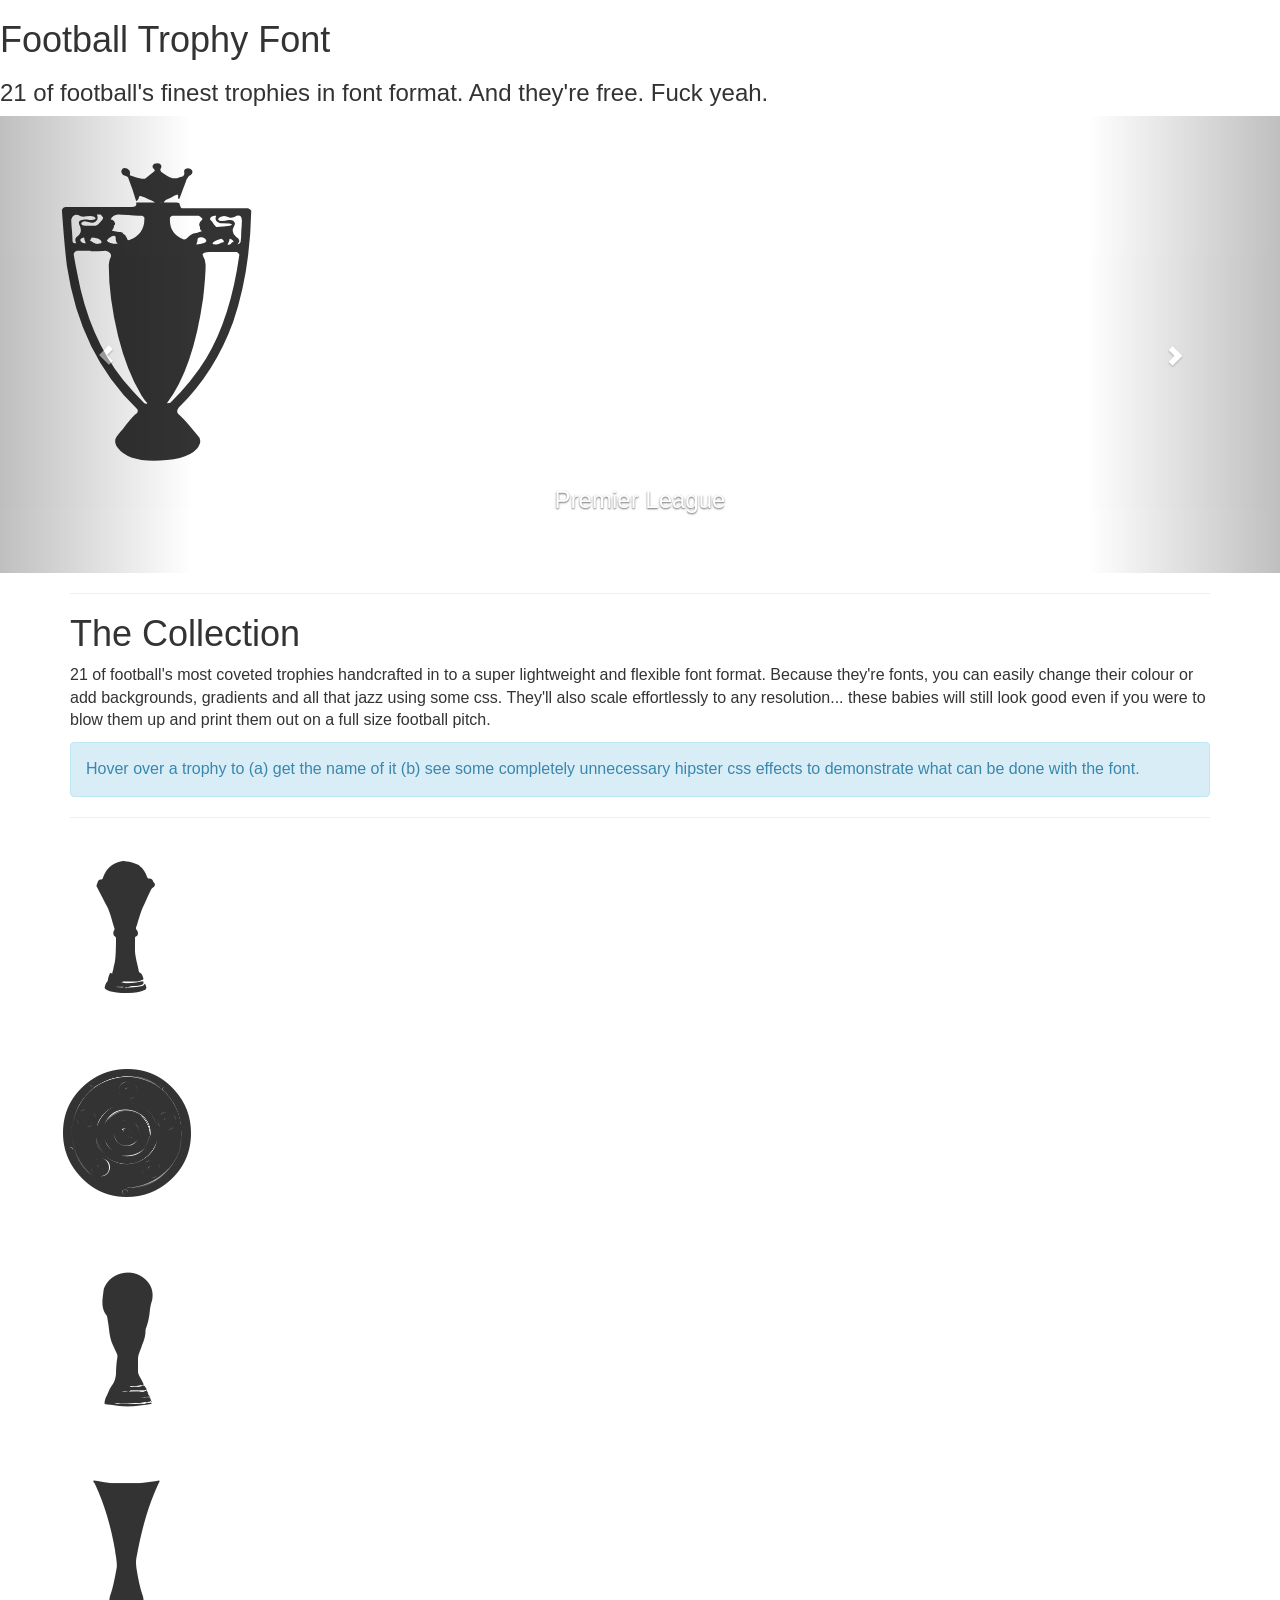
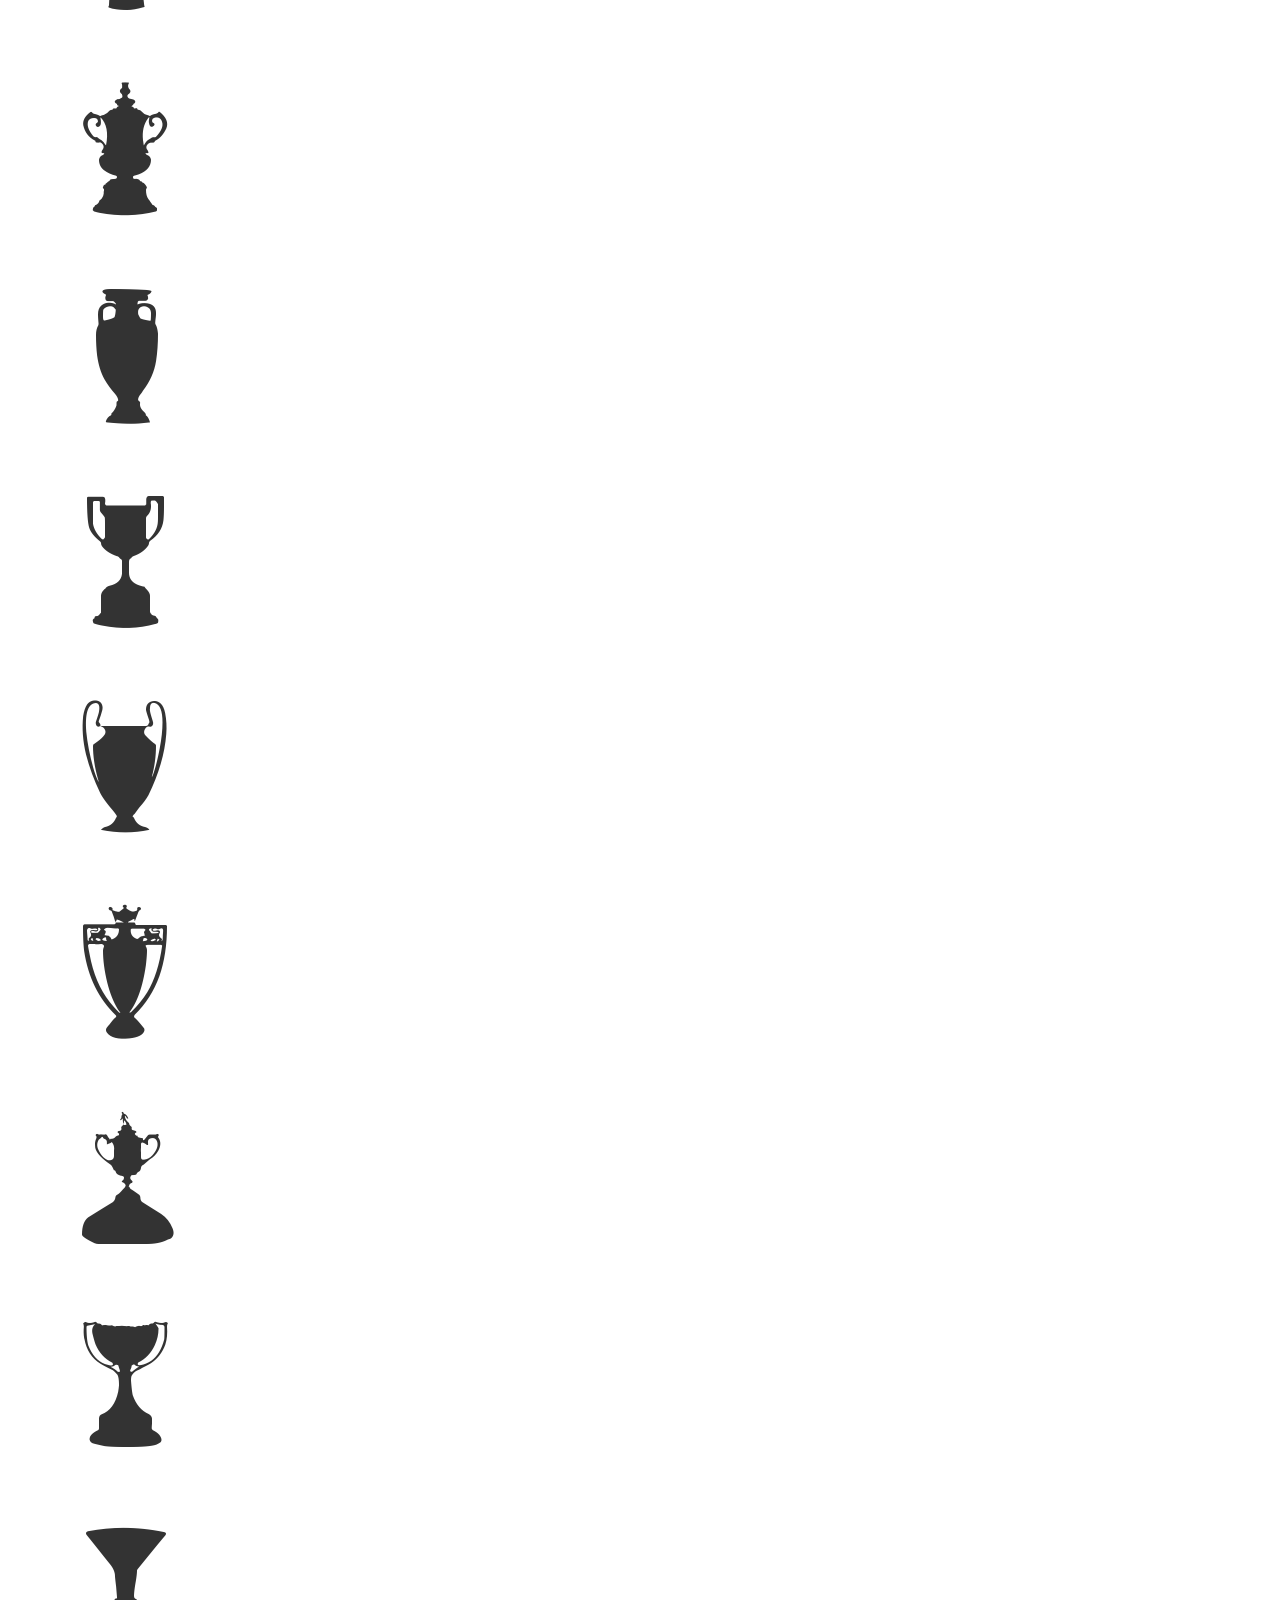
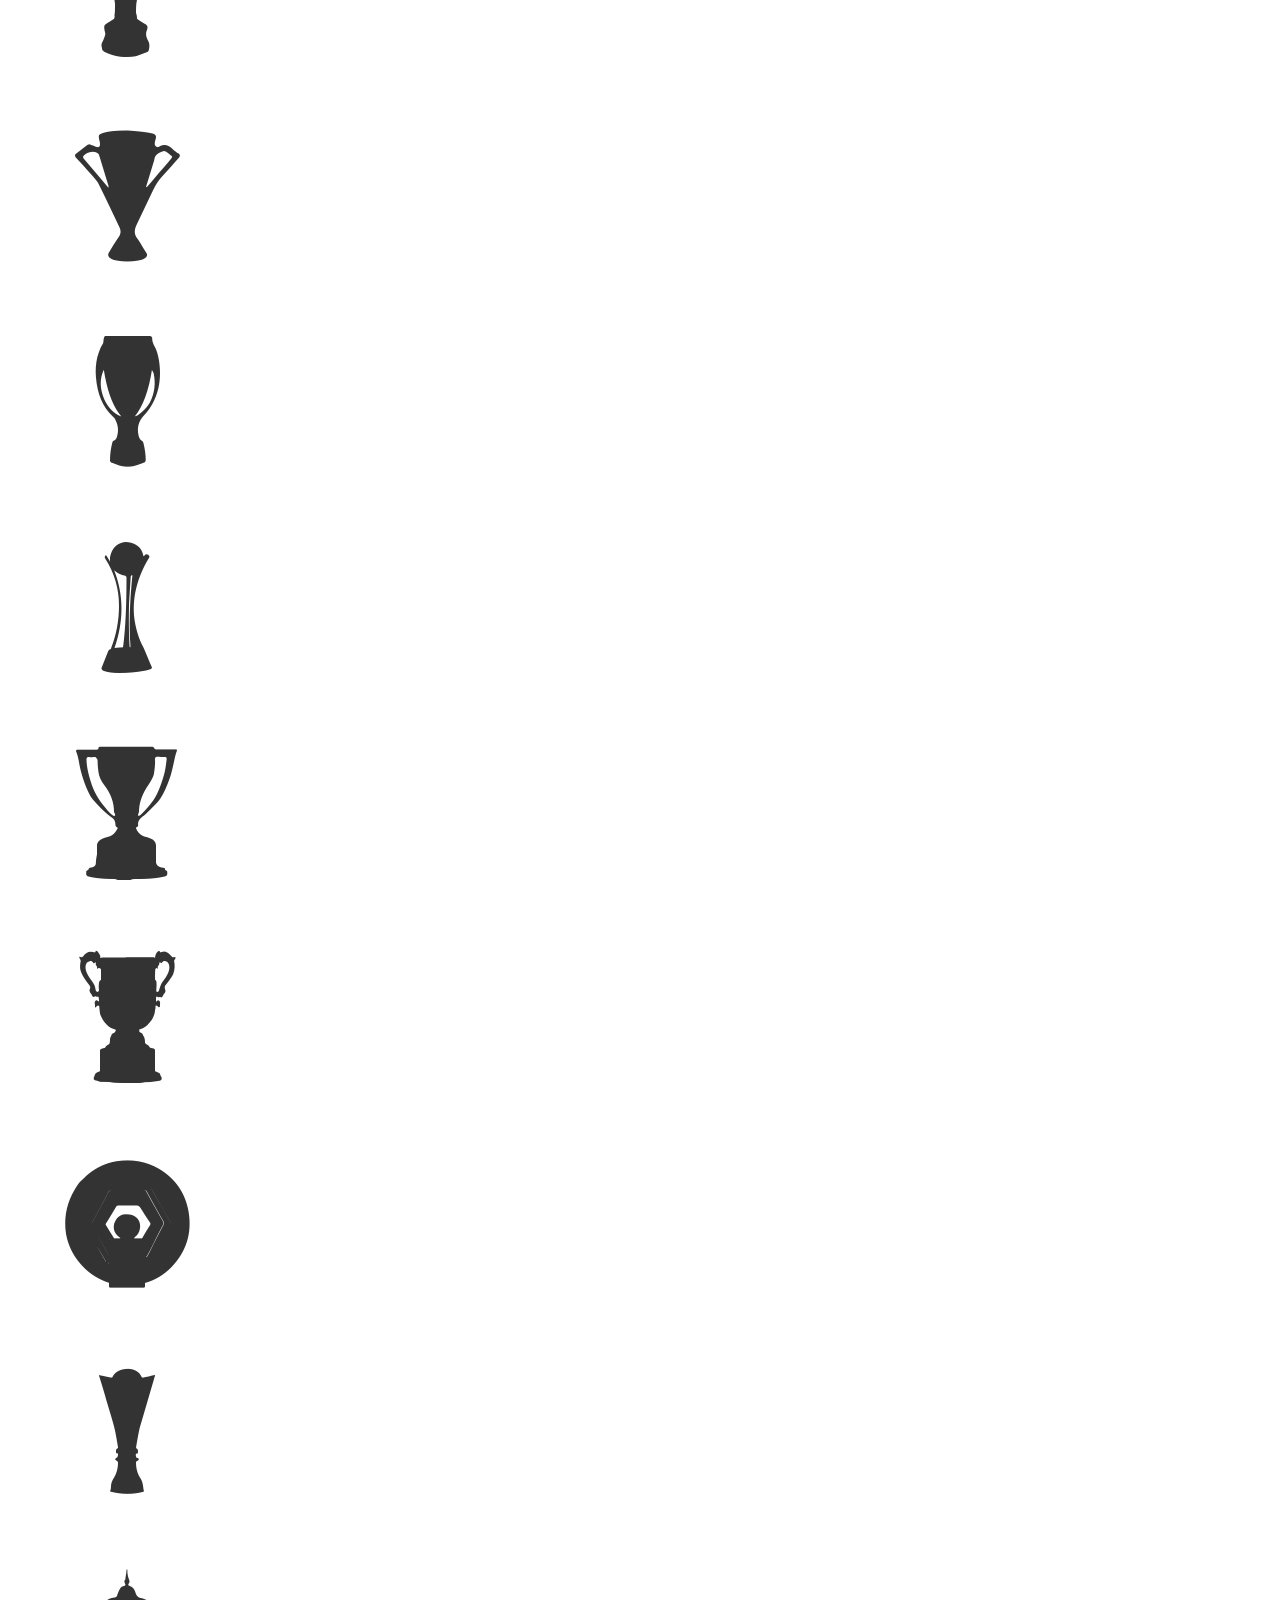
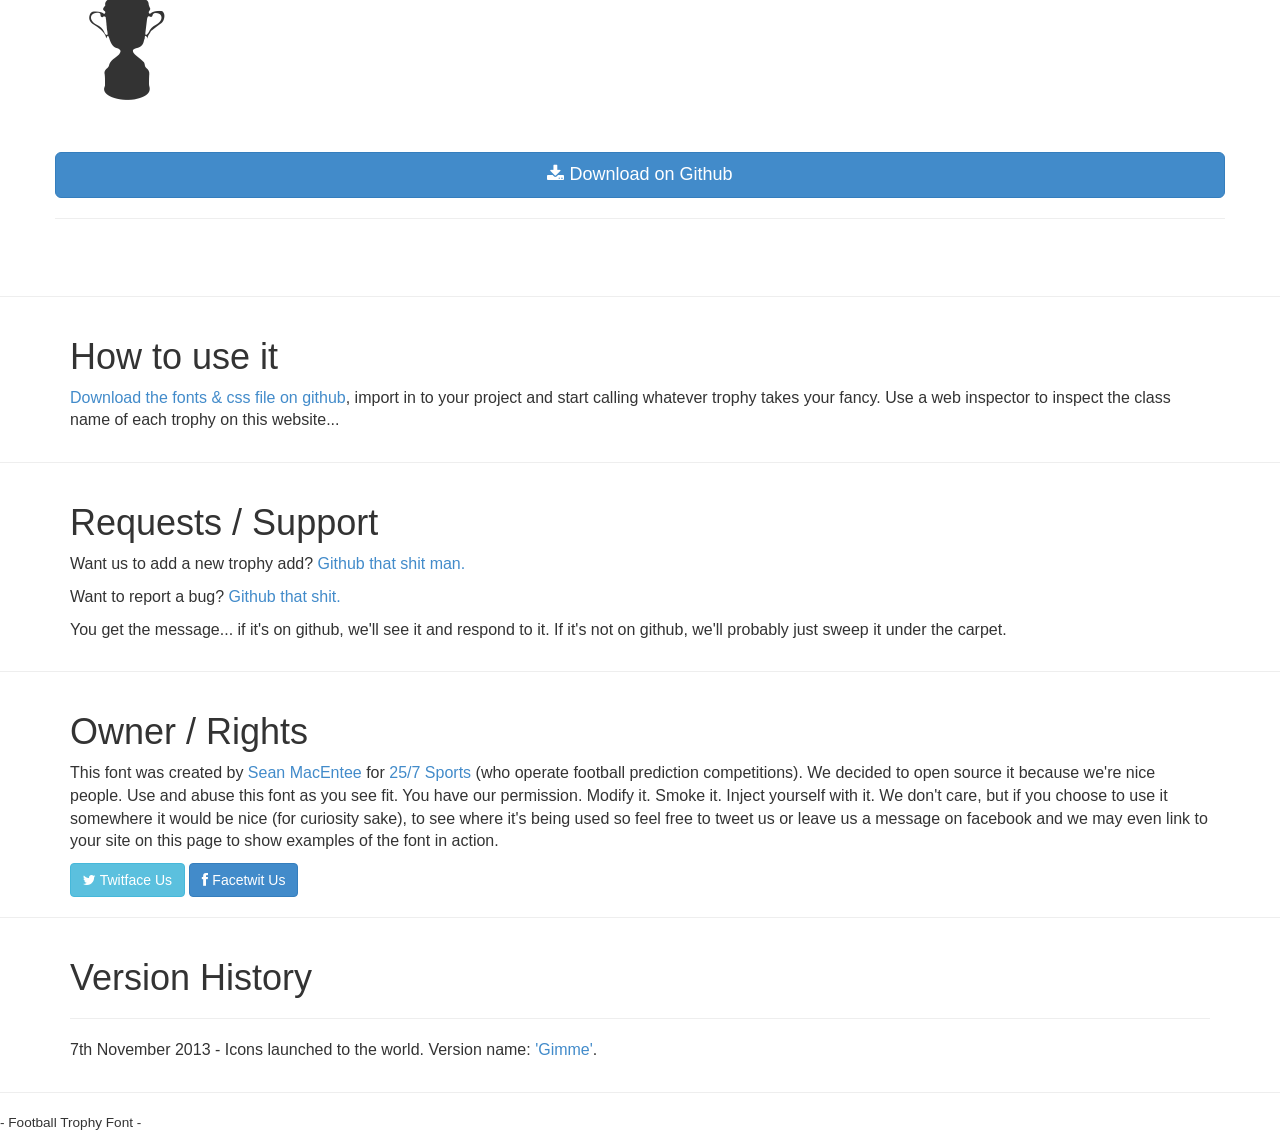
==== commit b05aa34f: "site updates" ====
--- a/index.html
+++ b/index.html
@@ -224,6 +224,13 @@
     </div>
 	<hr>
 	<div class="container">
+		<h1>How to use it</h1>
+		<p><a href="https://github.com/seanmacentee/Football-Trophy-Font">Download the fonts & css file on github</a>, import in to your project and start calling whatever trophy takes your fancy.
+			Use a web inspector to inspect the class name of each trophy on this website... 
+		</p>
+	</div>
+	<hr>
+	<div class="container">
 		<h1>Requests / Support</h1>
 		<p>Want us to add a new trophy add? <a href="https://github.com/seanmacentee/Football-Trophy-Font">Github that shit man.</a></p>
 		<p>Want to report a bug? <a href="https://github.com/seanmacentee/Football-Trophy-Font">Github that shit.</a></p>
